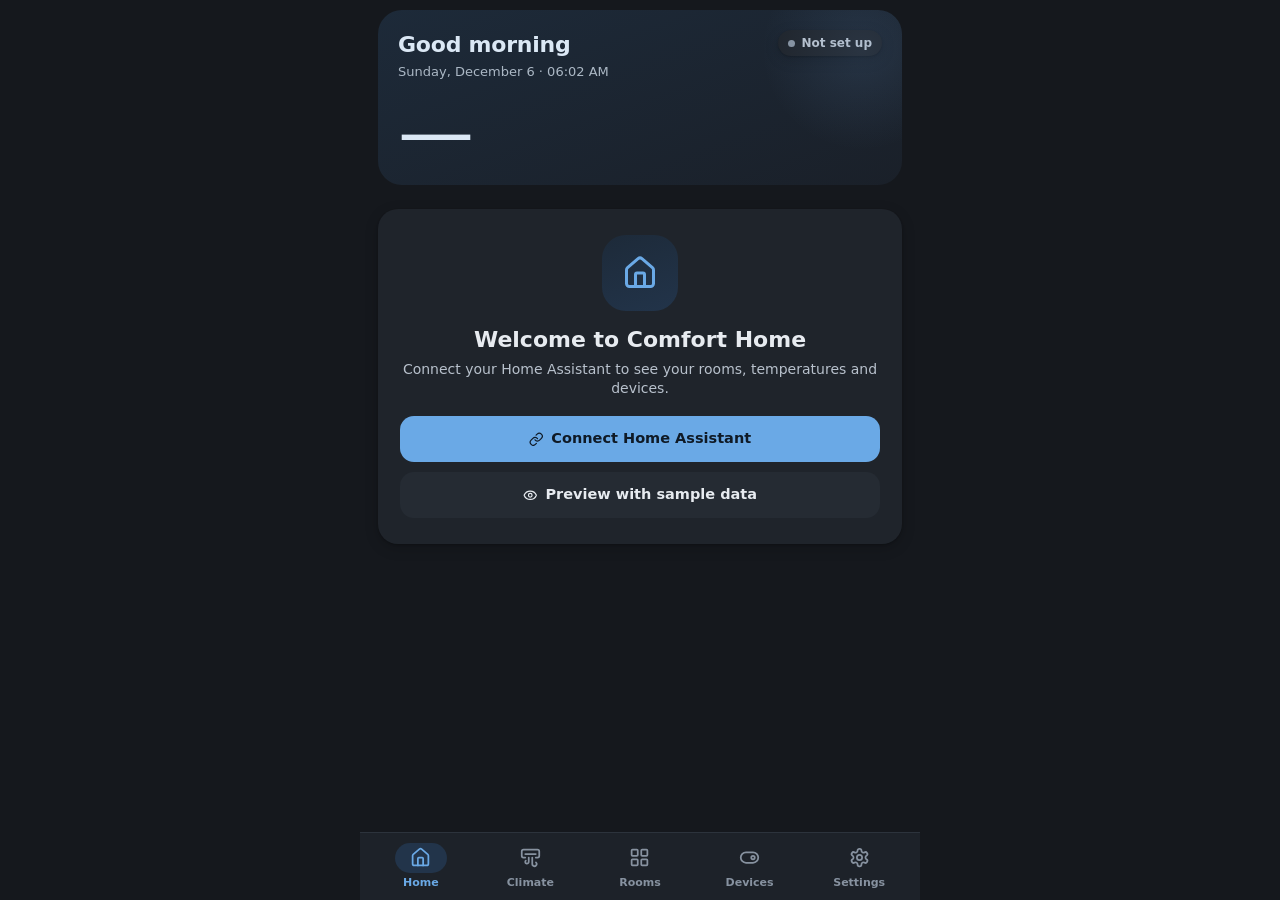
==== index.html @ 4a975b41 "Add files via upload" ====
<!doctype html>
<html lang="en" data-theme="light">
<head>
<meta charset="utf-8">
<meta name="viewport" content="width=device-width,initial-scale=1,viewport-fit=cover">
<meta http-equiv="Content-Security-Policy" content="default-src 'self'; script-src 'self'; style-src 'self' 'unsafe-inline'; img-src 'self' data:; connect-src 'self' ws: wss: http: https:; worker-src 'self'; manifest-src 'self'; object-src 'none'; base-uri 'none'; form-action 'none'">
<meta name="referrer" content="no-referrer">
<meta name="theme-color" content="#f2f4f7">
<meta name="color-scheme" content="light dark">
<meta name="format-detection" content="telephone=no">
<!-- iPhone / iPad home-screen app -->
<meta name="mobile-web-app-capable" content="yes">
<meta name="apple-mobile-web-app-capable" content="yes">
<meta name="apple-mobile-web-app-title" content="Comfort">
<meta name="apple-mobile-web-app-status-bar-style" content="default">
<meta name="application-name" content="Comfort Home">
<title>Comfort Home</title>
<link rel="manifest" href="manifest.json">
<link rel="icon" type="image/png" sizes="32x32" href="icons/favicon-32.png">
<link rel="apple-touch-icon" sizes="180x180" href="icons/apple-touch-icon.png">
<link rel="stylesheet" href="styles.css">
</head>
<body>
<div id="app"><main id="view" aria-live="polite"></main><div id="sheet"></div><div id="nav"></div></div>
<div id="toasts" aria-live="assertive"></div>
<noscript>Comfort Home needs JavaScript.</noscript>
<script src="icons.js"></script>
<script src="app.js"></script>
</body>
</html>
---- styles.css ----
/* Comfort Home — design system
   Inspired by the calm, pastel, card-based look of Panasonic Comfort Cloud. Original branding. */
:root{
  --bg:#f2f4f7; --bg2:#e9eef4; --card:#ffffff; --card2:#f7f9fb; --text:#1d2733; --text2:#4a5868; --muted:#8a96a3; --line:#e4e9ef;
  --accent:#2f86d6; --accent-ink:#ffffff; --accent-soft:#e2effb; --accent-2:#5aa7ea;
  --ok:#2fa57d; --warn:#e48a3c; --bad:#d9534f;
  --blue:#e4f0fb; --blue-i:#2f7fc8; --mint:#e1f4ec; --mint-i:#2b9a74; --warm:#fdeedf; --warm-i:#d27a32;
  --lav:#ece9f8; --lav-i:#6c5fc7; --rose:#fbe8ec; --rose-i:#c8556c; --sand:#faf3dc; --sand-i:#b08a1e;
  --hero1:#dcecfb; --hero2:#eef6fd; --hero-ink:#173a5e;
  --shadow:0 1px 2px rgba(20,40,70,.04),0 4px 14px rgba(20,40,70,.06);
  --shadow-lg:0 10px 40px rgba(20,40,70,.16);
  --r:20px; --r-sm:14px; --gap:12px; --pad:18px;
  --nav-h:68px; --safe-b:env(safe-area-inset-bottom,0px); --safe-t:env(safe-area-inset-top,0px); --safe-l:env(safe-area-inset-left,0px); --safe-r:env(safe-area-inset-right,0px);
  --tog-off:#d5dde6; --scrim:rgba(18,28,40,.32);
  color-scheme:light;
}
html[data-theme="dark"]{
  --bg:#15181d; --bg2:#1b1f25; --card:#1f242b; --card2:#252b33; --text:#e7ebf0; --text2:#b8c1cc; --muted:#8792a0; --line:#2c333c;
  --accent:#6aa9e6; --accent-ink:#0f1a26; --accent-soft:#22344a; --accent-2:#87bcef;
  --ok:#5cc39d; --warn:#e8a364; --bad:#e57873;
  --blue:#1f2d3c; --blue-i:#86b9ea; --mint:#1c2f2a; --mint-i:#7fcfae; --warm:#33281f; --warm-i:#e7ae7c;
  --lav:#27253a; --lav-i:#aea5ea; --rose:#33232a; --rose-i:#e59aaa; --sand:#2f2b1d; --sand-i:#d6bd70;
  --hero1:#1d2a39; --hero2:#1a2029; --hero-ink:#dbe8f5;
  --shadow:0 1px 2px rgba(0,0,0,.2),0 4px 14px rgba(0,0,0,.18);
  --shadow-lg:0 10px 40px rgba(0,0,0,.5);
  --tog-off:#3a424d; --scrim:rgba(0,0,0,.5);
  color-scheme:dark;
}
*{box-sizing:border-box;-webkit-tap-highlight-color:transparent}
html,body{margin:0;background:var(--bg);color:var(--text)}
html{transition:background-color .4s;-webkit-text-size-adjust:100%;text-size-adjust:100%}
body{font-family:system-ui,-apple-system,"Segoe UI",Roboto,"Helvetica Neue",Arial,sans-serif;font-size:15px;line-height:1.35;
  -webkit-font-smoothing:antialiased;text-rendering:optimizeLegibility;overscroll-behavior-y:none;min-height:100vh;min-height:100dvh}
button,input,select{font:inherit;color:inherit}
button{background:none;border:0;padding:0;cursor:pointer;touch-action:manipulation}
button,a,.tile,.room,.chip,nav.bn{-webkit-user-select:none;user-select:none;-webkit-touch-callout:none}
a,button,input,select,label{touch-action:manipulation}
button:focus-visible,input:focus-visible,select:focus-visible,a:focus-visible{outline:2px solid var(--accent);outline-offset:2px}
.i{width:1em;height:1em;flex:none;fill:none;stroke:currentColor;stroke-width:2;stroke-linecap:round;stroke-linejoin:round}
.num{font-variant-numeric:tabular-nums;font-feature-settings:"tnum"}

#app{max-width:560px;margin:0 auto;min-height:100vh;min-height:100dvh;position:relative}
#view{padding:calc(var(--safe-t) + 10px) calc(var(--pad) + var(--safe-r)) calc(var(--nav-h) + var(--safe-b) + 24px) calc(var(--pad) + var(--safe-l))}
.page{animation:pageIn .28s cubic-bezier(.2,.7,.3,1)}
@keyframes pageIn{from{opacity:0;transform:translateY(8px)}to{opacity:1;transform:none}}
.page.sub{animation-name:subIn}
@keyframes subIn{from{opacity:0;transform:translateX(18px)}to{opacity:1;transform:none}}

/* top bar */
.topbar{display:flex;align-items:center;gap:10px;min-height:52px;margin-bottom:6px}
.topbar h1{font-size:24px;font-weight:650;letter-spacing:-.01em;margin:0;flex:1}
.topbar .sub{color:var(--muted);font-size:13px;font-weight:500}
.iconbtn{width:44px;height:44px;border-radius:50%;display:grid;place-items:center;font-size:20px;color:var(--text2);background:var(--card);box-shadow:var(--shadow);flex:none}
.iconbtn:active{transform:scale(.94)}

/* connection pill */
.pill{display:inline-flex;align-items:center;gap:6px;font-size:12px;font-weight:600;padding:5px 10px;border-radius:999px;background:var(--card);color:var(--text2);box-shadow:var(--shadow);white-space:nowrap}
.pill .dot{width:7px;height:7px;border-radius:50%;background:var(--muted)}
.pill.connected .dot{background:var(--ok)}
.pill.connecting .dot,.pill.reconnecting .dot{background:var(--warn);animation:blink 1s infinite}
.pill.error .dot,.pill.disconnected .dot,.pill.auth_invalid .dot{background:var(--bad)}
.pill.demo{background:var(--lav);color:var(--lav-i)} .pill.demo .dot{background:var(--lav-i)}
@keyframes blink{50%{opacity:.3}}

/* sections */
.sec{margin-top:24px}
.sec-h{display:flex;align-items:baseline;justify-content:space-between;margin:0 2px 10px}
.sec-h h2{font-size:16px;font-weight:650;margin:0;letter-spacing:-.005em}
.sec-h .aux{font-size:13px;color:var(--muted);font-weight:500}
.sec-h a,.sec-h button.link{font-size:13px;color:var(--accent);font-weight:600;text-decoration:none;padding:6px 0 6px 10px}
.card{background:var(--card);border-radius:var(--r);box-shadow:var(--shadow)}
.hint{font-size:13px;color:var(--muted);margin:10px 2px 0}

/* hero */
.hero{border-radius:24px;padding:20px 20px 18px;background:linear-gradient(160deg,var(--hero1),var(--hero2));color:var(--hero-ink);position:relative;overflow:hidden}
.hero::after{content:"";position:absolute;right:-60px;top:-60px;width:200px;height:200px;border-radius:50%;background:radial-gradient(closest-side,rgba(255,255,255,.55),rgba(255,255,255,0));pointer-events:none}
html[data-theme="dark"] .hero::after{background:radial-gradient(closest-side,rgba(120,170,230,.12),rgba(0,0,0,0))}
.hero-top{display:flex;justify-content:space-between;align-items:flex-start;gap:10px}
.greet{font-size:22px;font-weight:650;letter-spacing:-.01em;margin:0}
.when{font-size:13px;opacity:.75;margin-top:3px;font-weight:500}
.hero-temp{display:flex;align-items:flex-end;gap:14px;margin-top:18px}
.bigt{font-weight:250;font-size:76px;line-height:.9;letter-spacing:-.04em}
.bigt small{font-size:34px;font-weight:300;letter-spacing:-.02em}
.hero-meta{padding-bottom:6px;font-size:13px;line-height:1.5}
.hero-meta b{font-weight:650;display:block;font-size:14px}
.hero-meta span{opacity:.75}
.status-row{display:flex;flex-wrap:wrap;gap:8px;margin-top:16px}
.stat{display:inline-flex;align-items:center;gap:6px;font-size:12.5px;font-weight:600;background:rgba(255,255,255,.6);padding:7px 11px;border-radius:999px}
html[data-theme="dark"] .stat{background:rgba(255,255,255,.06)}
.stat .i{font-size:14px}
.stat.warn{color:var(--warn)} .stat.bad{color:var(--bad)}

/* room temp cards */
.rooms-grid{display:grid;grid-template-columns:repeat(auto-fit,minmax(148px,1fr));gap:var(--gap)}
.room{border-radius:var(--r);padding:15px 15px 14px;text-align:left;display:flex;flex-direction:column;gap:2px;min-height:128px;position:relative;transition:transform .15s}
.room:active{transform:scale(.97)}
.room .ri{width:34px;height:34px;border-radius:11px;display:grid;place-items:center;font-size:18px;background:rgba(255,255,255,.7);margin-bottom:8px}
html[data-theme="dark"] .room .ri{background:rgba(255,255,255,.07)}
.room .rn{font-size:14px;font-weight:600;color:var(--text);white-space:nowrap;overflow:hidden;text-overflow:ellipsis;padding-right:26px}
.room .rt{font-size:30px;font-weight:300;letter-spacing:-.03em;line-height:1.1;color:var(--text)}
.room .rt small{font-size:17px}
.room .rh{font-size:12.5px;color:var(--text2);display:flex;align-items:center;gap:4px;font-weight:500}
.room .trend{position:absolute;top:14px;right:14px;font-size:15px;opacity:.85}
.room.na .rt{color:var(--muted)}
.c-blue{background:var(--blue)} .c-blue .ri,.c-blue .trend{color:var(--blue-i)}
.c-mint{background:var(--mint)} .c-mint .ri,.c-mint .trend{color:var(--mint-i)}
.c-warm{background:var(--warm)} .c-warm .ri,.c-warm .trend{color:var(--warm-i)}
.c-lav{background:var(--lav)} .c-lav .ri,.c-lav .trend{color:var(--lav-i)}
.c-rose{background:var(--rose)} .c-rose .ri,.c-rose .trend{color:var(--rose-i)}
.c-sand{background:var(--sand)} .c-sand .ri,.c-sand .trend{color:var(--sand-i)}

/* device tiles */
.tiles{display:grid;grid-template-columns:repeat(auto-fill,minmax(150px,1fr));gap:10px}
.tile{background:var(--card);border-radius:18px;box-shadow:var(--shadow);padding:12px 12px 12px 14px;display:flex;flex-direction:column;gap:10px;min-height:104px;position:relative;text-align:left;transition:background-color .25s,transform .15s}
.tile:active{transform:scale(.98)}
.tile .top{display:flex;align-items:center;justify-content:space-between;gap:6px}
.dico{width:38px;height:38px;border-radius:12px;display:grid;place-items:center;font-size:19px;background:var(--card2);color:var(--muted);transition:background-color .25s,color .25s;flex:none}
.tile .tn{font-size:14px;font-weight:600;line-height:1.25;display:-webkit-box;-webkit-line-clamp:2;-webkit-box-orient:vertical;overflow:hidden}
.tile .ts{font-size:12px;color:var(--muted);font-weight:500;margin-top:2px;white-space:nowrap;overflow:hidden;text-overflow:ellipsis}
.tile.on .dico{background:var(--accent-soft);color:var(--accent)}
.tile.on .ts{color:var(--accent)}
.tile.on.k-light .dico{background:var(--sand);color:var(--sand-i)} .tile.on.k-light .ts{color:var(--sand-i)}
.tile.on.k-plug .dico,.tile.on.k-switch .dico{background:var(--mint);color:var(--mint-i)} .tile.on.k-plug .ts,.tile.on.k-switch .ts{color:var(--mint-i)}
.tile.on.k-cover .dico{background:var(--lav);color:var(--lav-i)} .tile.on.k-cover .ts{color:var(--lav-i)}
.tile.on.k-climate .dico{background:var(--blue);color:var(--blue-i)}
.tile.na{opacity:.6}
.tile .tbody{display:block;width:100%;text-align:left}

/* toggle */
.tg{position:relative;width:48px;height:28px;border-radius:999px;background:var(--tog-off);transition:background-color .22s;flex:none}
.tg::before{content:"";position:absolute;inset:-9px -4px}  /* bigger hit area */
.tg .kn{position:absolute;top:3px;left:3px;width:22px;height:22px;border-radius:50%;background:#fff;box-shadow:0 1px 3px rgba(0,0,0,.25);transition:transform .22s cubic-bezier(.3,.7,.4,1)}
.tg[aria-checked="true"]{background:var(--accent)}
.tg[aria-checked="true"] .kn{transform:translateX(20px)}
.tg.pending .kn{transform:translateX(10px);animation:pulse .8s infinite alternate}
.tg.pending{background:var(--accent-2)}
.tg:disabled{opacity:.45}
@keyframes pulse{to{box-shadow:0 0 0 5px rgba(47,134,214,.18)}}
.runbtn{height:32px;padding:0 14px;border-radius:999px;background:var(--accent-soft);color:var(--accent);font-weight:650;font-size:13px}
.runbtn.pending{opacity:.6}

/* chips */
.chips{display:flex;gap:8px;overflow-x:auto;scrollbar-width:none;margin:0 calc(-1*var(--pad));padding:2px var(--pad) 4px;scroll-snap-type:x proximity}
.chips::-webkit-scrollbar{display:none}
.chip{display:inline-flex;align-items:center;gap:7px;white-space:nowrap;height:40px;padding:0 14px 0 10px;border-radius:999px;background:var(--card);box-shadow:var(--shadow);font-size:13.5px;font-weight:600;scroll-snap-align:start;flex:none}
.chip .i{font-size:16px;color:var(--accent)}
.chip.on-light .i{color:var(--sand-i)}
.chip.sel{background:var(--accent);color:var(--accent-ink)} .chip.sel .i{color:inherit}
.chip .cnt{font-size:12px;opacity:.6;font-weight:600}
.empty{padding:16px;border-radius:var(--r);background:var(--card);box-shadow:var(--shadow);color:var(--muted);font-size:14px;display:flex;align-items:center;gap:10px}
.empty .i{font-size:20px}

/* list rows */
.list{display:flex;flex-direction:column;gap:10px}
.row{display:flex;align-items:center;gap:12px;background:var(--card);border-radius:18px;box-shadow:var(--shadow);padding:12px 14px;min-height:64px;text-align:left;width:100%}
.row .rb{flex:1;min-width:0;display:block;text-align:left}
.row .rn{font-weight:600;font-size:15px;white-space:nowrap;overflow:hidden;text-overflow:ellipsis}
.row .rs{font-size:12.5px;color:var(--muted);font-weight:500;margin-top:2px;white-space:nowrap;overflow:hidden;text-overflow:ellipsis}
.row.on .dico{background:var(--accent-soft);color:var(--accent)}
.row.on.k-light .dico{background:var(--sand);color:var(--sand-i)}
.row.on.k-plug .dico,.row.on.k-switch .dico{background:var(--mint);color:var(--mint-i)}
.row.on.k-cover .dico{background:var(--lav);color:var(--lav-i)}
.row.na{opacity:.6}
.star{width:40px;height:40px;display:grid;place-items:center;font-size:18px;color:var(--muted);flex:none;border-radius:50%}
.star.fav{color:#e9a82b} .star.fav .i{fill:#e9a82b}
.rvalue{font-size:16px;font-weight:600;white-space:nowrap}

/* rooms list */
.roomrow{display:flex;align-items:center;gap:14px;padding:14px 14px 14px 14px;border-radius:var(--r);text-align:left;width:100%;transition:transform .15s}
.roomrow:active{transform:scale(.985)}
.roomrow .ri{width:46px;height:46px;border-radius:15px;display:grid;place-items:center;font-size:22px;background:rgba(255,255,255,.7);flex:none}
html[data-theme="dark"] .roomrow .ri{background:rgba(255,255,255,.07)}
.roomrow .rb{flex:1;min-width:0}
.roomrow .rn{font-size:16px;font-weight:650}
.roomrow .rs{font-size:12.5px;color:var(--text2);margin-top:3px;font-weight:500}
.roomrow .rt{font-size:28px;font-weight:300;letter-spacing:-.03em;text-align:right}
.roomrow .rt small{font-size:15px}
.roomrow .rh{font-size:12px;color:var(--text2);text-align:right;font-weight:500}
.roomrow .chev{color:var(--muted);font-size:18px}

/* room detail */
.rhero{border-radius:24px;padding:20px;display:flex;align-items:center;gap:16px;position:relative}
.rhero .ri{width:54px;height:54px;border-radius:17px;font-size:26px;display:grid;place-items:center;background:rgba(255,255,255,.7);flex:none}
html[data-theme="dark"] .rhero .ri{background:rgba(255,255,255,.07)}
.rhero .bigt{font-size:64px;color:var(--text)}
.rhero .meta{font-size:13px;color:var(--text2);font-weight:500;line-height:1.6}
.spark{margin-top:4px;width:100%;height:56px;display:block}
.spark path.l{fill:none;stroke:currentColor;stroke-width:2;stroke-linecap:round;stroke-linejoin:round}
.spark path.a{fill:currentColor;opacity:.12;stroke:none}
.kv{display:flex;flex-direction:column}
.kv .row{min-height:56px}

/* devices page */
.search{display:flex;align-items:center;gap:10px;height:48px;padding:0 14px;border-radius:16px;background:var(--card);box-shadow:var(--shadow);color:var(--muted)}
.search input{flex:1;border:0;outline:0;background:transparent;font-size:16px;color:var(--text);min-width:0;height:100%}
.search .i{font-size:18px}
.seg{display:flex;background:var(--bg2);border-radius:14px;padding:4px;gap:4px}
.seg button{flex:1;height:38px;border-radius:11px;font-size:13.5px;font-weight:600;color:var(--text2);display:flex;align-items:center;justify-content:center;gap:6px;transition:background-color .2s,color .2s}
.seg button.sel{background:var(--card);color:var(--text);box-shadow:var(--shadow)}
.grp-h{font-size:12.5px;font-weight:700;letter-spacing:.04em;text-transform:uppercase;color:var(--muted);margin:20px 4px 8px}
.sticky{position:sticky;top:0;z-index:5;background:var(--bg);padding:calc(var(--safe-t) + 4px) var(--pad) 8px;margin:calc(-1*var(--safe-t) - 10px) calc(-1*var(--pad)) 0}
.sticky .topbar{margin-bottom:8px}

/* climate */
.clim{padding:20px 18px 22px;text-align:center;position:relative}
.clim-head{display:flex;align-items:center;justify-content:space-between;gap:10px;text-align:left}
.clim-head .cn{font-weight:650;font-size:16px}
.clim-head .cs{font-size:12.5px;color:var(--muted);font-weight:500;margin-top:2px}
.pwr{width:52px;height:52px;border-radius:50%;display:grid;place-items:center;font-size:22px;background:var(--card2);color:var(--muted);box-shadow:var(--shadow);transition:background-color .25s,color .25s;flex:none}
.pwr.on{background:var(--accent);color:var(--accent-ink)}
.pwr.pending{animation:blink 1s infinite}
.dial{position:relative;width:min(260px,70vw);aspect-ratio:1;margin:14px auto 4px}
.dial>svg{width:100%;height:100%;display:block}
.dial .ct .i{font-size:14px}
.dial .trk{fill:none;stroke:var(--bg2);stroke-width:14;stroke-linecap:round}
.dial .arc{fill:none;stroke:url(#dg);stroke-width:14;stroke-linecap:round;transition:stroke-dashoffset .35s ease}
.dial .knob{fill:var(--card);stroke:var(--accent);stroke-width:4;transition:cx .35s,cy .35s}
.dial .mid{position:absolute;inset:0;display:flex;flex-direction:column;align-items:center;justify-content:center;gap:2px}
.dial .lbl{font-size:12px;font-weight:600;color:var(--muted);text-transform:uppercase;letter-spacing:.08em}
.dial .tt{font-size:68px;font-weight:250;letter-spacing:-.04em;line-height:1}
.dial .tt small{font-size:28px;font-weight:300}
.dial .ct{font-size:13px;color:var(--text2);font-weight:500;display:flex;align-items:center;gap:4px}
.dial.off .arc{stroke:var(--muted);opacity:.35}
.dial.off .tt{color:var(--muted)}
.dial .sending{font-size:11px;color:var(--accent);font-weight:600;height:14px}
.steppers{display:flex;align-items:center;justify-content:center;gap:28px;margin-top:4px}
.step{width:64px;height:64px;border-radius:50%;background:var(--card2);box-shadow:var(--shadow);display:grid;place-items:center;font-size:26px;color:var(--accent);transition:transform .12s}
.step:active{transform:scale(.92)}
.step:disabled{opacity:.4}
.range{width:100%;margin:18px 0 2px;-webkit-appearance:none;appearance:none;height:36px;background:transparent}
.range::-webkit-slider-runnable-track{height:8px;border-radius:8px;background:linear-gradient(90deg,var(--accent) var(--p,50%),var(--bg2) var(--p,50%))}
.range::-moz-range-track{height:8px;border-radius:8px;background:var(--bg2)}
.range::-moz-range-progress{height:8px;border-radius:8px;background:var(--accent)}
.range::-webkit-slider-thumb{-webkit-appearance:none;width:28px;height:28px;border-radius:50%;background:var(--card);border:3px solid var(--accent);margin-top:-10px;box-shadow:0 2px 6px rgba(0,0,0,.2)}
.range::-moz-range-thumb{width:22px;height:22px;border-radius:50%;background:var(--card);border:3px solid var(--accent)}
.range:disabled{opacity:.45}
.rlab{display:flex;justify-content:space-between;font-size:12px;color:var(--muted);font-weight:500}
.ctl-card{padding:16px}
.ctl-card h3{font-size:14px;font-weight:650;margin:0 0 12px;display:flex;align-items:center;gap:8px;color:var(--text2)}
.modes{display:grid;grid-template-columns:repeat(auto-fit,minmax(64px,1fr));gap:8px}
.mode{display:flex;flex-direction:column;align-items:center;gap:6px;padding:12px 4px;border-radius:16px;background:var(--card2);font-size:12px;font-weight:600;color:var(--text2);transition:background-color .2s,color .2s;min-height:68px;justify-content:center}
.mode .i{font-size:22px}
.mode.sel{background:var(--accent);color:var(--accent-ink)}
.mode.sel.m-heat{background:#ec8b45;color:#fff} .mode.sel.m-cool{background:#3d93dd;color:#fff} .mode.sel.m-dry{background:#3aa9a0;color:#fff} .mode.sel.m-fan_only{background:#6f9bd0;color:#fff} .mode.sel.m-auto,.mode.sel.m-heat_cool{background:#7c74d6;color:#fff}
.mode.pending{opacity:.6}
.fan{display:flex;gap:6px;flex-wrap:wrap}
.fan button{white-space:nowrap;flex:1 1 auto;min-height:44px;border-radius:13px;background:var(--card2);font-size:13px;font-weight:600;color:var(--text2);padding:0 8px;transition:background-color .2s,color .2s}
.fan button.sel{background:var(--accent-soft);color:var(--accent);box-shadow:inset 0 0 0 1.5px var(--accent)}
.fan button.pending{opacity:.6}
.bars{display:inline-flex;gap:2px;align-items:flex-end;height:14px;margin-right:4px;vertical-align:-2px}
.bars i{width:3px;border-radius:2px;background:currentColor;opacity:.25}
.bars i.f{opacity:1}
.range2{display:grid;grid-template-columns:1fr 1fr;gap:10px;margin-top:14px}
.mini-step{background:var(--card2);border-radius:16px;padding:10px;display:flex;align-items:center;justify-content:space-between}
.mini-step button{width:40px;height:40px;border-radius:50%;background:var(--card);display:grid;place-items:center;font-size:18px;color:var(--accent);box-shadow:var(--shadow)}
.mini-step .v{font-size:20px;font-weight:400}
.mini-step .l{font-size:11px;color:var(--muted);font-weight:600;text-transform:uppercase}
.climini{display:flex;align-items:center;gap:14px;padding:16px;text-align:left;width:100%}
.climini .dico{width:48px;height:48px;border-radius:15px;font-size:22px}
.climini.on .dico{background:var(--blue);color:var(--blue-i)}
.climini .t{font-size:28px;font-weight:300;letter-spacing:-.03em;margin-left:auto}

/* settings */
.set{overflow:hidden}
.set .it{display:flex;align-items:center;gap:12px;padding:14px 16px;min-height:58px;border-top:1px solid var(--line);width:100%;text-align:left}
.set .it:first-child{border-top:0}
.set .it .ic{width:34px;height:34px;border-radius:10px;display:grid;place-items:center;font-size:17px;background:var(--accent-soft);color:var(--accent);flex:none}
.set .it .lb{flex:1;min-width:0}
.set .it .lb b{font-weight:600;font-size:15px;display:block}
.set .it .lb span{font-size:12.5px;color:var(--muted);font-weight:500;display:block;margin-top:2px}
.set .it select,.set .it input[type=time]{background:var(--card2);border:1px solid var(--line);border-radius:10px;height:40px;padding:0 10px;font-size:16px;max-width:52%}
.set .blk{padding:14px 16px;border-top:1px solid var(--line)}
.set .blk:first-child{border-top:0}
.field{display:flex;flex-direction:column;gap:6px;margin-bottom:12px}
.field label{font-size:12.5px;font-weight:650;color:var(--text2)}
.field .inp{display:flex;align-items:center;gap:6px;background:var(--card2);border:1px solid var(--line);border-radius:13px;height:48px;padding:0 6px 0 12px}
.field .inp:focus-within{border-color:var(--accent)}
.field input{flex:1;border:0;outline:0;background:transparent;font-size:16px;min-width:0;height:100%}
.field .help{font-size:12px;color:var(--muted)}
.btns{display:flex;gap:10px;flex-wrap:wrap}
.btn{white-space:nowrap;height:46px;padding:0 18px;border-radius:14px;font-weight:650;font-size:14.5px;background:var(--card2);color:var(--text);display:inline-flex;align-items:center;justify-content:center;gap:8px;flex:1}
.btn.pri{background:var(--accent);color:var(--accent-ink)}
.btn.danger{color:var(--bad)}
.btn:disabled{opacity:.5}
.btn:active{transform:scale(.98)}
.msg{display:flex;gap:10px;align-items:flex-start;padding:12px 14px;border-radius:14px;font-size:13.5px;font-weight:500;margin-bottom:12px;line-height:1.4}
.msg .i{font-size:18px;margin-top:1px}
.msg.bad{background:var(--rose);color:var(--rose-i)} .msg.warn{background:var(--warm);color:var(--warm-i)} .msg.ok{background:var(--mint);color:var(--mint-i)} .msg.info{background:var(--blue);color:var(--blue-i)}

/* banner (connection) */
.banner{display:flex;align-items:center;gap:10px;padding:12px 14px;border-radius:16px;margin-bottom:12px;font-size:13.5px;font-weight:600}
.banner .i{font-size:18px}
.banner .grow{flex:1}
.banner button{font-weight:700;padding:8px 4px}
.banner.reconnecting,.banner.connecting{background:var(--warm);color:var(--warm-i)}
.banner.error,.banner.disconnected,.banner.auth_invalid{background:var(--rose);color:var(--rose-i)}
.banner.demo{background:var(--lav);color:var(--lav-i)}
.banner.install{background:var(--blue);color:var(--blue-i);align-items:flex-start}
.banner.install .grow span{display:block;font-weight:500;margin-top:2px}
.banner.install .i.share{display:inline-block;vertical-align:-3px}
.spin{animation:spin 1s linear infinite}
@keyframes spin{to{transform:rotate(360deg)}}

/* welcome */
.welcome{padding:26px 22px;text-align:center}
.welcome .logo{width:76px;height:76px;border-radius:24px;margin:0 auto 14px;display:grid;place-items:center;font-size:36px;background:linear-gradient(160deg,var(--hero1),var(--accent-soft));color:var(--accent)}
.welcome h2{margin:0 0 6px;font-size:22px}
.welcome p{color:var(--text2);margin:0 0 18px;font-size:14px}

/* bottom nav */
nav.bn{position:fixed;left:0;right:0;bottom:0;z-index:20;display:flex;justify-content:center;pointer-events:none}
nav.bn .in{pointer-events:auto;width:100%;max-width:560px;display:grid;grid-template-columns:repeat(5,1fr);background:var(--card);background:color-mix(in srgb,var(--card) 92%,transparent);backdrop-filter:blur(14px);-webkit-backdrop-filter:blur(14px);border-top:1px solid var(--line);padding:6px calc(6px + var(--safe-r)) calc(6px + var(--safe-b)) calc(6px + var(--safe-l));height:calc(var(--nav-h) + var(--safe-b))}
nav.bn a{display:flex;flex-direction:column;align-items:center;justify-content:center;gap:3px;text-decoration:none;color:var(--muted);font-size:11px;font-weight:600;border-radius:14px;min-height:52px}
nav.bn a .ic{width:52px;height:30px;border-radius:15px;display:grid;place-items:center;font-size:21px;transition:background-color .2s,color .2s}
nav.bn a.sel{color:var(--accent)}
nav.bn a.sel .ic{background:var(--accent-soft)}

/* bottom sheet */
.scrim{position:fixed;inset:0;background:var(--scrim);z-index:40;animation:fade .2s}
@keyframes fade{from{opacity:0}}
.sheet{position:fixed;left:0;right:0;bottom:0;z-index:41;margin:0 auto;max-width:560px;background:var(--card);border-radius:26px 26px 0 0;box-shadow:var(--shadow-lg);padding:8px calc(20px + var(--safe-r)) calc(22px + var(--safe-b)) calc(20px + var(--safe-l));max-height:88vh;max-height:88dvh;overflow-y:auto;animation:up .28s cubic-bezier(.2,.8,.3,1)}
@keyframes up{from{transform:translateY(100%)}}
.sheet .grab{width:40px;height:5px;border-radius:3px;background:var(--line);margin:4px auto 12px}
.sheet .sh{display:flex;align-items:center;gap:12px;margin-bottom:16px}
.sheet .sh .dico{width:48px;height:48px;border-radius:15px;font-size:22px}
.sheet .sh .t{flex:1;min-width:0}
.sheet .sh .t b{font-size:18px;font-weight:650;display:block;line-height:1.2}
.sheet .sh .t span{font-size:13px;color:var(--muted);font-weight:500}
.sheet.on .sh .dico{background:var(--accent-soft);color:var(--accent)}
.sheet.on.k-light .sh .dico{background:var(--sand);color:var(--sand-i)}
.bigtg{display:flex;align-items:center;justify-content:space-between;background:var(--card2);border-radius:18px;padding:14px 16px;margin-bottom:12px;width:100%}
.bigtg b{font-size:16px;font-weight:650}
.bigtg .tg{width:58px;height:34px}
.bigtg .tg .kn{width:28px;height:28px}
.bigtg .tg[aria-checked="true"] .kn{transform:translateX(24px)}
.bigtg .tg.pending .kn{transform:translateX(12px)}
.ctl{background:var(--card2);border-radius:18px;padding:14px 16px;margin-bottom:12px}
.ctl .hd{display:flex;justify-content:space-between;font-size:13.5px;font-weight:600;color:var(--text2)}
.ctl .hd b{color:var(--text)}
.ctl .range{margin:6px 0 0}
.btnrow{display:flex;gap:10px}
.btnrow .btn{background:var(--card)}
.meta-sm{font-size:12px;color:var(--muted);text-align:center;margin-top:8px}

/* toasts */
#toasts{position:fixed;left:0;right:0;bottom:calc(var(--nav-h) + var(--safe-b) + 12px);z-index:60;display:flex;flex-direction:column;align-items:center;gap:8px;pointer-events:none;padding:0 16px}
.toast{pointer-events:auto;max-width:520px;width:100%;display:flex;align-items:center;gap:10px;padding:12px 14px;border-radius:16px;background:#26303b;color:#fff;font-size:13.5px;font-weight:500;box-shadow:var(--shadow-lg);animation:up2 .25s ease}
html[data-theme="dark"] .toast{background:#e8edf3;color:#18202a}
.toast .i{font-size:18px;flex:none}
.toast.bad .i{color:#ff8f8a} html[data-theme="dark"] .toast.bad .i{color:var(--bad)}
.toast.ok .i{color:#7fdcb7} html[data-theme="dark"] .toast.ok .i{color:#21905f}
.toast.out{opacity:0;transform:translateY(8px);transition:.25s}
@keyframes up2{from{opacity:0;transform:translateY(10px)}}

/* skeleton */
.skel{background:linear-gradient(90deg,var(--card) 0,var(--card2) 50%,var(--card) 100%);background-size:200% 100%;animation:sk 1.2s infinite;border-radius:var(--r);min-height:128px}
@keyframes sk{to{background-position:-200% 0}}

@media (max-width:360px){
  :root{--pad:14px;--gap:10px}
  .bigt{font-size:64px}
  .dial .tt{font-size:58px}
  .tiles{grid-template-columns:1fr 1fr}
  .rooms-grid{grid-template-columns:1fr 1fr}
  .room{min-height:118px;padding:13px}
  .room .rt{font-size:26px}
  .tile{padding:11px}
}
@media (min-width:480px){ .tiles{grid-template-columns:repeat(3,1fr)} }
@media (prefers-reduced-motion:reduce){*{animation-duration:.01ms!important;transition-duration:.01ms!important}}
.welcome .btn{flex:none;width:100%}
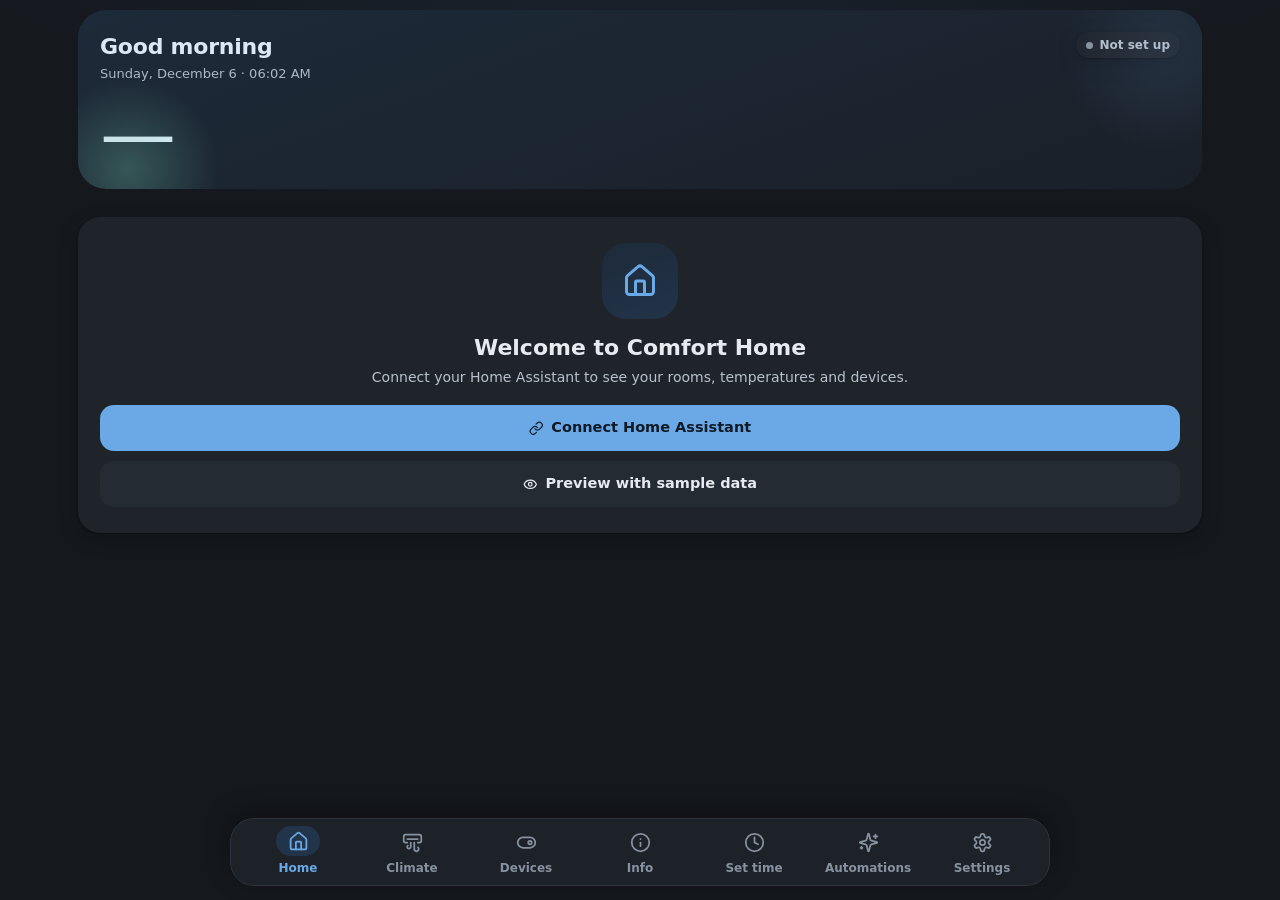
==== commit f13444d7: "Add files via upload" ====
--- a/index.html
+++ b/index.html
@@ -1,30 +1,43 @@
 <!doctype html>
-<html lang="en" data-theme="light">
+<html lang="nl" data-theme="light">
 <head>
 <meta charset="utf-8">
 <meta name="viewport" content="width=device-width,initial-scale=1,viewport-fit=cover">
-<meta http-equiv="Content-Security-Policy" content="default-src 'self'; script-src 'self'; style-src 'self' 'unsafe-inline'; img-src 'self' data:; connect-src 'self' ws: wss: http: https:; worker-src 'self'; manifest-src 'self'; object-src 'none'; base-uri 'none'; form-action 'none'">
 <meta name="referrer" content="no-referrer">
-<meta name="theme-color" content="#f2f4f7">
-<meta name="color-scheme" content="light dark">
 <meta name="format-detection" content="telephone=no">
-<!-- iPhone / iPad home-screen app -->
+<meta name="apple-mobile-web-app-capable" content="yes">
 <meta name="mobile-web-app-capable" content="yes">
-<meta name="apple-mobile-web-app-capable" content="yes">
 <meta name="apple-mobile-web-app-title" content="Comfort">
 <meta name="apple-mobile-web-app-status-bar-style" content="default">
-<meta name="application-name" content="Comfort Home">
-<title>Comfort Home</title>
-<link rel="manifest" href="manifest.json">
-<link rel="icon" type="image/png" sizes="32x32" href="icons/favicon-32.png">
-<link rel="apple-touch-icon" sizes="180x180" href="icons/apple-touch-icon.png">
-<link rel="stylesheet" href="styles.css">
+<meta name="theme-color" content="#f2f4f7">
+<title>Comfort</title>
+<link rel="apple-touch-icon" href="[data-uri]">
+<style>html,body{margin:0;background:#f2f4f7;font-family:-apple-system,BlinkMacSystemFont,"Segoe UI",Roboto,sans-serif}@media (prefers-color-scheme:dark){html,body{background:#0f1115}}#boot{position:fixed;top:0;left:0;right:0;bottom:0;display:flex;align-items:center;justify-content:center;color:#8a93a3;font-size:15px}</style>
 </head>
 <body>
 <div id="app"><main id="view" aria-live="polite"></main><div id="sheet"></div><div id="nav"></div></div>
 <div id="toasts" aria-live="assertive"></div>
-<noscript>Comfort Home needs JavaScript.</noscript>
-<script src="icons.js"></script>
-<script src="app.js"></script>
+<div id="boot">Comfort laden…</div>
+<script>
+/* Comfort Home start page (Home Assistant www folder). Chooses the right version for this device:
+   - iPad mini 2 / iOS 12 and other older browsers: the light legacy version (ipad/comfort-legacy.*)
+   - modern browsers: the normal Comfort app. Code is loaded from GitHub, so updates arrive automatically. */
+(function () {
+  var BASE = 'https://oscarpercymelchior-hub.github.io/Comfort-home-/';
+  var ua = navigator.userAgent; var m = /OS (\d+)_(\d+)(?:_\d+)? like Mac OS X/.exec(ua); var ios = m ? +m[1] : null;
+  function flexGap() { var d = document.createElement('div'); d.style.display = 'flex'; d.style.flexDirection = 'column'; d.style.rowGap = '1px'; d.appendChild(document.createElement('div')); d.appendChild(document.createElement('div')); document.body.appendChild(d); var ok = d.scrollHeight === 1; d.parentNode.removeChild(d); return ok; }
+  function modernJs() { try { new Function('var a={};a?.b;a??1;'); return true; } catch (e) { return false; } }
+  var legacy = /[?&]legacy=1/.test(location.search) || (ios !== null && ios < 14) || !flexGap() || !modernJs();
+  if (/[?&]modern=1/.test(location.search)) legacy = false;
+  var dev = { legacy: legacy, ios: ios, w: screen.width, h: screen.height, dpr: window.devicePixelRatio || 1, standalone: navigator.standalone === true, flexGap: flexGap() };
+  window.__COMFORT_DEVICE = dev;
+  document.documentElement.className += legacy ? ' legacy' + (dev.flexGap ? '' : ' nofg') : ' modern';
+  var v = '?v=' + Math.floor(Date.now() / 600000);
+  function css(href) { var l = document.createElement('link'); l.rel = 'stylesheet'; l.href = href + v; document.head.appendChild(l); }
+  function js(list, i) { if (i >= list.length) { var b = document.getElementById('boot'); if (b) b.parentNode.removeChild(b); return; } var s = document.createElement('script'); s.src = list[i] + v; s.onload = function () { js(list, i + 1); }; s.onerror = function () { var b = document.getElementById('boot'); if (b) b.innerHTML = 'Kon Comfort niet laden. Controleer de internetverbinding en probeer opnieuw.'; }; document.body.appendChild(s); }
+  if (legacy) { css(BASE + 'ipad/comfort-legacy.css'); js([BASE + 'ipad/comfort-legacy.js'], 0); }
+  else { css(BASE + 'styles.css'); js([BASE + 'icons.js', BASE + 'app.js'], 0); }
+})();
+</script>
 </body>
 </html>
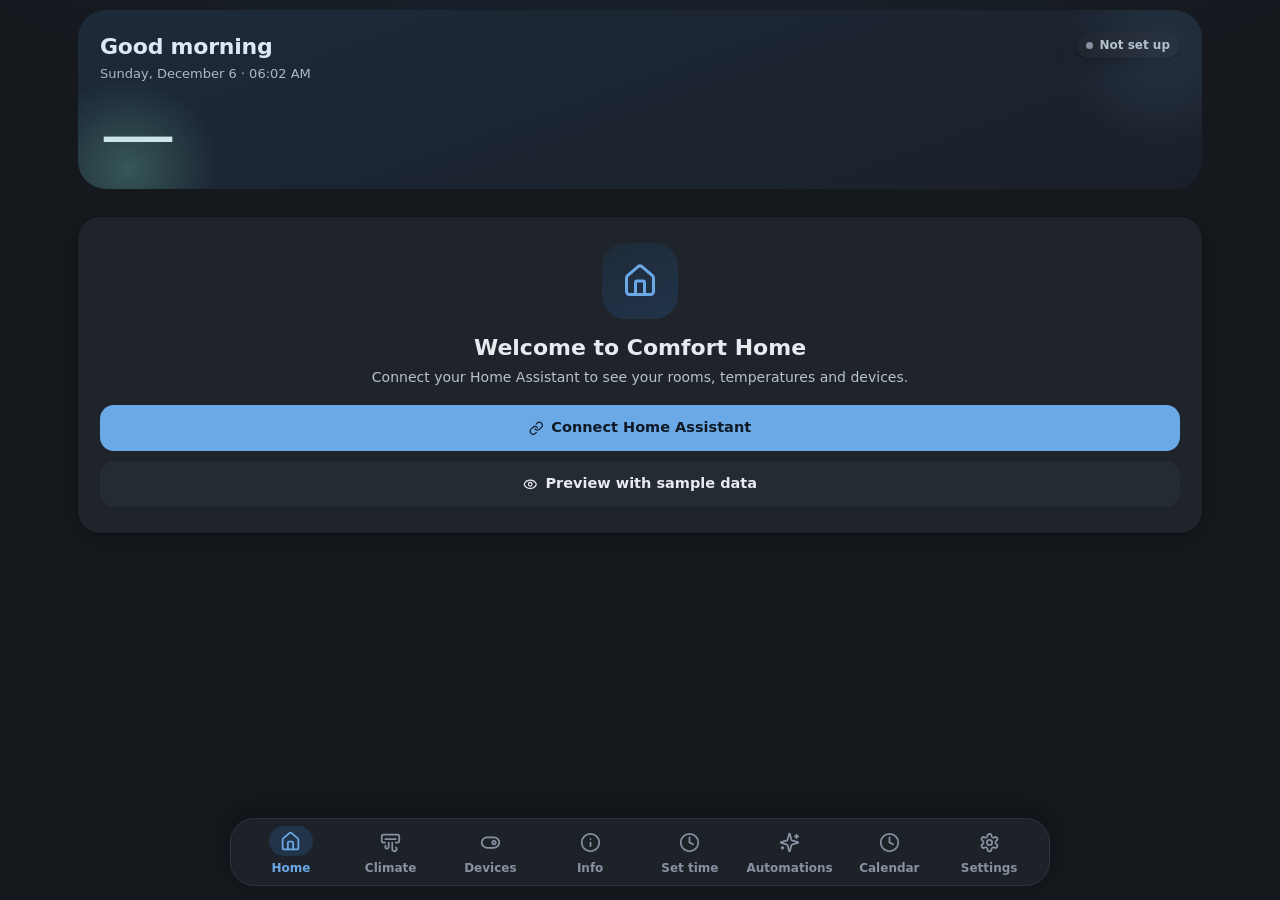
==== commit 2e71bf2d: "Add files via upload" ====
--- a/index.html
+++ b/index.html
@@ -1,43 +1,34 @@
 <!doctype html>
-<html lang="nl" data-theme="light">
+<html lang="en" data-theme="light">
 <head>
 <meta charset="utf-8">
 <meta name="viewport" content="width=device-width,initial-scale=1,viewport-fit=cover">
+<meta http-equiv="Content-Security-Policy" content="default-src 'self'; script-src 'self'; style-src 'self' 'unsafe-inline'; img-src 'self' data:; connect-src 'self' ws: wss: http: https:; worker-src 'self'; manifest-src 'self'; object-src 'none'; base-uri 'none'; form-action 'none'">
 <meta name="referrer" content="no-referrer">
+<meta name="theme-color" content="#f2f4f7">
+<meta name="color-scheme" content="light dark">
 <meta name="format-detection" content="telephone=no">
+<!-- iPhone / iPad home-screen app -->
+<meta name="mobile-web-app-capable" content="yes">
 <meta name="apple-mobile-web-app-capable" content="yes">
-<meta name="mobile-web-app-capable" content="yes">
 <meta name="apple-mobile-web-app-title" content="Comfort">
 <meta name="apple-mobile-web-app-status-bar-style" content="default">
-<meta name="theme-color" content="#f2f4f7">
-<title>Comfort</title>
-<link rel="apple-touch-icon" href="[data-uri]">
-<style>html,body{margin:0;background:#f2f4f7;font-family:-apple-system,BlinkMacSystemFont,"Segoe UI",Roboto,sans-serif}@media (prefers-color-scheme:dark){html,body{background:#0f1115}}#boot{position:fixed;top:0;left:0;right:0;bottom:0;display:flex;align-items:center;justify-content:center;color:#8a93a3;font-size:15px}</style>
+<meta name="application-name" content="Comfort Home">
+<title>Comfort Home</title>
+<link rel="manifest" href="manifest.json">
+<link rel="icon" type="image/png" sizes="32x32" href="icons/favicon-32.png">
+<link rel="apple-touch-icon" sizes="180x180" href="icons/apple-touch-icon.png">
+<link rel="stylesheet" href="styles.css">
+<link rel="stylesheet" href="wall.css">
+<link rel="stylesheet" href="extra.css">
 </head>
 <body>
 <div id="app"><main id="view" aria-live="polite"></main><div id="sheet"></div><div id="nav"></div></div>
 <div id="toasts" aria-live="assertive"></div>
-<div id="boot">Comfort laden…</div>
-<script>
-/* Comfort Home start page (Home Assistant www folder). Chooses the right version for this device:
-   - iPad mini 2 / iOS 12 and other older browsers: the light legacy version (ipad/comfort-legacy.*)
-   - modern browsers: the normal Comfort app. Code is loaded from GitHub, so updates arrive automatically. */
-(function () {
-  var BASE = 'https://oscarpercymelchior-hub.github.io/Comfort-home-/';
-  var ua = navigator.userAgent; var m = /OS (\d+)_(\d+)(?:_\d+)? like Mac OS X/.exec(ua); var ios = m ? +m[1] : null;
-  function flexGap() { var d = document.createElement('div'); d.style.display = 'flex'; d.style.flexDirection = 'column'; d.style.rowGap = '1px'; d.appendChild(document.createElement('div')); d.appendChild(document.createElement('div')); document.body.appendChild(d); var ok = d.scrollHeight === 1; d.parentNode.removeChild(d); return ok; }
-  function modernJs() { try { new Function('var a={};a?.b;a??1;'); return true; } catch (e) { return false; } }
-  var legacy = /[?&]legacy=1/.test(location.search) || (ios !== null && ios < 14) || !flexGap() || !modernJs();
-  if (/[?&]modern=1/.test(location.search)) legacy = false;
-  var dev = { legacy: legacy, ios: ios, w: screen.width, h: screen.height, dpr: window.devicePixelRatio || 1, standalone: navigator.standalone === true, flexGap: flexGap() };
-  window.__COMFORT_DEVICE = dev;
-  document.documentElement.className += legacy ? ' legacy' + (dev.flexGap ? '' : ' nofg') : ' modern';
-  var v = '?v=' + Math.floor(Date.now() / 600000);
-  function css(href) { var l = document.createElement('link'); l.rel = 'stylesheet'; l.href = href + v; document.head.appendChild(l); }
-  function js(list, i) { if (i >= list.length) { var b = document.getElementById('boot'); if (b) b.parentNode.removeChild(b); return; } var s = document.createElement('script'); s.src = list[i] + v; s.onload = function () { js(list, i + 1); }; s.onerror = function () { var b = document.getElementById('boot'); if (b) b.innerHTML = 'Kon Comfort niet laden. Controleer de internetverbinding en probeer opnieuw.'; }; document.body.appendChild(s); }
-  if (legacy) { css(BASE + 'ipad/comfort-legacy.css'); js([BASE + 'ipad/comfort-legacy.js'], 0); }
-  else { css(BASE + 'styles.css'); js([BASE + 'icons.js', BASE + 'app.js'], 0); }
-})();
-</script>
+<noscript>Comfort Home needs JavaScript.</noscript>
+<script src="icons.js"></script>
+<script src="wall.js"></script>
+<script src="extra.js"></script>
+<script src="app.js"></script>
 </body>
 </html>
--- a/styles.css
+++ b/styles.css
@@ -0,0 +1,687 @@
+/* Comfort Home — design system
+   Inspired by the calm, pastel, card-based look of Panasonic Comfort Cloud. Original branding. */
+:root{
+  --bg:#f2f4f7; --bg2:#e9eef4; --card:#ffffff; --card2:#f7f9fb; --text:#1d2733; --text2:#4a5868; --muted:#8a96a3; --line:#e4e9ef;
+  --accent:#2f86d6; --accent-ink:#ffffff; --accent-soft:#e2effb; --accent-2:#5aa7ea;
+  --ok:#2fa57d; --warn:#e48a3c; --bad:#d9534f;
+  --blue:#e4f0fb; --blue-i:#2f7fc8; --mint:#e1f4ec; --mint-i:#2b9a74; --warm:#fdeedf; --warm-i:#d27a32;
+  --lav:#ece9f8; --lav-i:#6c5fc7; --rose:#fbe8ec; --rose-i:#c8556c; --sand:#faf3dc; --sand-i:#b08a1e;
+  --hero1:#dcecfb; --hero2:#eef6fd; --hero-ink:#173a5e;
+  --shadow:0 1px 2px rgba(20,40,70,.04),0 4px 14px rgba(20,40,70,.06);
+  --shadow-lg:0 10px 40px rgba(20,40,70,.16);
+  --r:20px; --r-sm:14px; --gap:12px; --pad:18px;
+  --nav-h:68px; --safe-b:env(safe-area-inset-bottom,0px); --safe-t:env(safe-area-inset-top,0px); --safe-l:env(safe-area-inset-left,0px); --safe-r:env(safe-area-inset-right,0px);
+  --tog-off:#d5dde6; --scrim:rgba(18,28,40,.32);
+  color-scheme:light;
+}
+html[data-theme="dark"]{
+  --bg:#15181d; --bg2:#1b1f25; --card:#1f242b; --card2:#252b33; --text:#e7ebf0; --text2:#b8c1cc; --muted:#8792a0; --line:#2c333c;
+  --accent:#6aa9e6; --accent-ink:#0f1a26; --accent-soft:#22344a; --accent-2:#87bcef;
+  --ok:#5cc39d; --warn:#e8a364; --bad:#e57873;
+  --blue:#1f2d3c; --blue-i:#86b9ea; --mint:#1c2f2a; --mint-i:#7fcfae; --warm:#33281f; --warm-i:#e7ae7c;
+  --lav:#27253a; --lav-i:#aea5ea; --rose:#33232a; --rose-i:#e59aaa; --sand:#2f2b1d; --sand-i:#d6bd70;
+  --hero1:#1d2a39; --hero2:#1a2029; --hero-ink:#dbe8f5;
+  --shadow:0 1px 2px rgba(0,0,0,.2),0 4px 14px rgba(0,0,0,.18);
+  --shadow-lg:0 10px 40px rgba(0,0,0,.5);
+  --tog-off:#3a424d; --scrim:rgba(0,0,0,.5);
+  color-scheme:dark;
+}
+*{box-sizing:border-box;-webkit-tap-highlight-color:transparent}
+html,body{margin:0;background:var(--bg);color:var(--text)}
+html{transition:background-color .4s;-webkit-text-size-adjust:100%;text-size-adjust:100%}
+body{font-family:system-ui,-apple-system,"Segoe UI",Roboto,"Helvetica Neue",Arial,sans-serif;font-size:15px;line-height:1.35;
+  -webkit-font-smoothing:antialiased;text-rendering:optimizeLegibility;overscroll-behavior-y:none;min-height:100vh;min-height:100dvh}
+button,input,select{font:inherit;color:inherit}
+button{background:none;border:0;padding:0;cursor:pointer;touch-action:manipulation}
+button,a,.tile,.room,.chip,nav.bn{-webkit-user-select:none;user-select:none;-webkit-touch-callout:none}
+a,button,input,select,label{touch-action:manipulation}
+button:focus-visible,input:focus-visible,select:focus-visible,a:focus-visible{outline:2px solid var(--accent);outline-offset:2px}
+.i{width:1em;height:1em;flex:none;fill:none;stroke:currentColor;stroke-width:2;stroke-linecap:round;stroke-linejoin:round}
+.num{font-variant-numeric:tabular-nums;font-feature-settings:"tnum"}
+
+#app{max-width:560px;margin:0 auto;min-height:100vh;min-height:100dvh;position:relative}
+#view{padding:calc(var(--safe-t) + 10px) calc(var(--pad) + var(--safe-r)) calc(var(--nav-h) + var(--safe-b) + 24px) calc(var(--pad) + var(--safe-l))}
+.page{animation:pageIn .2s cubic-bezier(.2,.7,.3,1)}
+@keyframes pageIn{from{opacity:0;transform:translateY(8px)}to{opacity:1;transform:none}}
+.page.sub{animation-name:subIn}
+@keyframes subIn{from{opacity:0;transform:translateX(18px)}to{opacity:1;transform:none}}
+
+/* top bar */
+.topbar{display:flex;align-items:center;gap:10px;min-height:52px;margin-bottom:6px}
+.topbar h1{font-size:24px;font-weight:650;letter-spacing:-.01em;margin:0;flex:1}
+.topbar .sub{color:var(--muted);font-size:13px;font-weight:500}
+.iconbtn{width:44px;height:44px;border-radius:50%;display:grid;place-items:center;font-size:20px;color:var(--text2);background:var(--card);box-shadow:var(--shadow);flex:none}
+.iconbtn:active{transform:scale(.94)}
+
+/* connection pill */
+.pill{display:inline-flex;align-items:center;gap:6px;font-size:12px;font-weight:600;padding:5px 10px;border-radius:999px;background:var(--card);color:var(--text2);box-shadow:var(--shadow);white-space:nowrap}
+.pill .dot{width:7px;height:7px;border-radius:50%;background:var(--muted)}
+.pill.connected .dot{background:var(--ok)}
+.pill.connecting .dot,.pill.reconnecting .dot{background:var(--warn);animation:blink 1s infinite}
+.pill.error .dot,.pill.disconnected .dot,.pill.auth_invalid .dot{background:var(--bad)}
+.pill.demo{background:var(--lav);color:var(--lav-i)} .pill.demo .dot{background:var(--lav-i)}
+@keyframes blink{50%{opacity:.3}}
+
+/* sections */
+.sec{margin-top:24px}
+.sec-h{display:flex;align-items:baseline;justify-content:space-between;margin:0 2px 10px}
+.sec-h h2{font-size:16px;font-weight:650;margin:0;letter-spacing:-.005em}
+.sec-h .aux{font-size:13px;color:var(--muted);font-weight:500}
+.sec-h a,.sec-h button.link{font-size:13px;color:var(--accent);font-weight:600;text-decoration:none;padding:6px 0 6px 10px}
+.card{background:var(--card);border-radius:var(--r);box-shadow:var(--shadow)}
+.hint{font-size:13px;color:var(--muted);margin:10px 2px 0}
+
+/* hero */
+.hero{border-radius:24px;padding:20px 20px 18px;background:linear-gradient(160deg,var(--hero1),var(--hero2));color:var(--hero-ink);position:relative;overflow:hidden}
+.hero::after{content:"";position:absolute;right:-60px;top:-60px;width:200px;height:200px;border-radius:50%;background:radial-gradient(closest-side,rgba(255,255,255,.55),rgba(255,255,255,0));pointer-events:none}
+html[data-theme="dark"] .hero::after{background:radial-gradient(closest-side,rgba(120,170,230,.12),rgba(0,0,0,0))}
+.hero-top{display:flex;justify-content:space-between;align-items:flex-start;gap:10px}
+.greet{font-size:22px;font-weight:650;letter-spacing:-.01em;margin:0}
+.when{font-size:13px;opacity:.75;margin-top:3px;font-weight:500}
+.hero-temp{display:flex;align-items:flex-end;gap:14px;margin-top:18px}
+.bigt{font-weight:250;font-size:76px;line-height:.9;letter-spacing:-.04em}
+.bigt small{font-size:34px;font-weight:300;letter-spacing:-.02em}
+.hero-meta{padding-bottom:6px;font-size:13px;line-height:1.5}
+.hero-meta b{font-weight:650;display:block;font-size:14px}
+.hero-meta span{opacity:.75}
+.status-row{display:flex;flex-wrap:wrap;gap:8px;margin-top:16px}
+.stat{display:inline-flex;align-items:center;gap:6px;font-size:12.5px;font-weight:600;background:rgba(255,255,255,.6);padding:7px 11px;border-radius:999px}
+html[data-theme="dark"] .stat{background:rgba(255,255,255,.06)}
+.stat .i{font-size:14px}
+.stat.warn{color:var(--warn)} .stat.bad{color:var(--bad)}
+
+/* room temp cards */
+.rooms-grid{display:grid;grid-template-columns:repeat(auto-fit,minmax(148px,1fr));gap:var(--gap)}
+.room{border-radius:var(--r);padding:15px 15px 14px;text-align:left;display:flex;flex-direction:column;gap:2px;min-height:128px;position:relative;transition:transform .15s}
+.room:active{transform:scale(.97)}
+.room .ri{width:34px;height:34px;border-radius:11px;display:grid;place-items:center;font-size:18px;background:rgba(255,255,255,.7);margin-bottom:8px}
+html[data-theme="dark"] .room .ri{background:rgba(255,255,255,.07)}
+.room .rn{font-size:14px;font-weight:600;color:var(--text);white-space:nowrap;overflow:hidden;text-overflow:ellipsis;padding-right:26px}
+.room .rt{font-size:30px;font-weight:300;letter-spacing:-.03em;line-height:1.1;color:var(--text)}
+.room .rt small{font-size:17px}
+.room .rh{font-size:12.5px;color:var(--text2);display:flex;align-items:center;gap:4px;font-weight:500}
+.room .trend{position:absolute;top:14px;right:14px;font-size:15px;opacity:.85}
+.room.na .rt{color:var(--muted)}
+.c-blue{background:var(--blue)} .c-blue .ri,.c-blue .trend{color:var(--blue-i)}
+.c-mint{background:var(--mint)} .c-mint .ri,.c-mint .trend{color:var(--mint-i)}
+.c-warm{background:var(--warm)} .c-warm .ri,.c-warm .trend{color:var(--warm-i)}
+.c-lav{background:var(--lav)} .c-lav .ri,.c-lav .trend{color:var(--lav-i)}
+.c-rose{background:var(--rose)} .c-rose .ri,.c-rose .trend{color:var(--rose-i)}
+.c-sand{background:var(--sand)} .c-sand .ri,.c-sand .trend{color:var(--sand-i)}
+
+/* device tiles */
+.tiles{display:grid;grid-template-columns:repeat(auto-fill,minmax(150px,1fr));gap:10px}
+.tile{background:var(--card);border-radius:18px;box-shadow:var(--shadow);padding:12px 12px 12px 14px;display:flex;flex-direction:column;gap:10px;min-height:104px;position:relative;text-align:left;transition:background-color .25s,transform .15s}
+.tile:active{transform:scale(.98)}
+.tile .top{display:flex;align-items:center;justify-content:space-between;gap:6px}
+.dico{width:38px;height:38px;border-radius:12px;display:grid;place-items:center;font-size:19px;background:var(--card2);color:var(--muted);transition:background-color .25s,color .25s;flex:none}
+.tile .tn{font-size:14px;font-weight:600;line-height:1.25;display:-webkit-box;-webkit-line-clamp:2;-webkit-box-orient:vertical;overflow:hidden}
+.tile .ts{font-size:12px;color:var(--muted);font-weight:500;margin-top:2px;white-space:nowrap;overflow:hidden;text-overflow:ellipsis}
+.tile.on .dico{background:var(--accent-soft);color:var(--accent)}
+.tile.on .ts{color:var(--accent)}
+.tile.on.k-light .dico{background:var(--sand);color:var(--sand-i)} .tile.on.k-light .ts{color:var(--sand-i)}
+.tile.on.k-plug .dico,.tile.on.k-switch .dico{background:var(--mint);color:var(--mint-i)} .tile.on.k-plug .ts,.tile.on.k-switch .ts{color:var(--mint-i)}
+.tile.on.k-cover .dico{background:var(--lav);color:var(--lav-i)} .tile.on.k-cover .ts{color:var(--lav-i)}
+.tile.on.k-climate .dico{background:var(--blue);color:var(--blue-i)}
+.tile.na{opacity:.6}
+.tile .tbody{display:block;width:100%;text-align:left}
+
+/* toggle */
+.tg{position:relative;width:48px;height:28px;border-radius:999px;background:var(--tog-off);transition:background-color .22s;flex:none}
+.tg::before{content:"";position:absolute;inset:-9px -4px}  /* bigger hit area */
+.tg .kn{position:absolute;top:3px;left:3px;width:22px;height:22px;border-radius:50%;background:#fff;box-shadow:0 1px 3px rgba(0,0,0,.25);transition:transform .22s cubic-bezier(.3,.7,.4,1)}
+.tg[aria-checked="true"]{background:var(--accent)}
+.tg[aria-checked="true"] .kn{transform:translateX(20px)}
+.tg.pending .kn{transform:translateX(10px);animation:pulse .8s infinite alternate}
+.tg.pending{background:var(--accent-2)}
+.tg:disabled{opacity:.45}
+@keyframes pulse{to{box-shadow:0 0 0 5px rgba(47,134,214,.18)}}
+.runbtn{height:32px;padding:0 14px;border-radius:999px;background:var(--accent-soft);color:var(--accent);font-weight:650;font-size:13px}
+.runbtn.pending{opacity:.6}
+
+/* chips */
+.chips{display:flex;gap:8px;overflow-x:auto;scrollbar-width:none;margin:0 calc(-1*var(--pad));padding:2px var(--pad) 4px;scroll-snap-type:x proximity}
+.chips::-webkit-scrollbar{display:none}
+.chip{display:inline-flex;align-items:center;gap:7px;white-space:nowrap;height:40px;padding:0 14px 0 10px;border-radius:999px;background:var(--card);box-shadow:var(--shadow);font-size:13.5px;font-weight:600;scroll-snap-align:start;flex:none}
+.chip .i{font-size:16px;color:var(--accent)}
+.chip.on-light .i{color:var(--sand-i)}
+.chip.sel{background:var(--accent);color:var(--accent-ink)} .chip.sel .i{color:inherit}
+.chip .cnt{font-size:12px;opacity:.6;font-weight:600}
+.empty{padding:16px;border-radius:var(--r);background:var(--card);box-shadow:var(--shadow);color:var(--muted);font-size:14px;display:flex;align-items:center;gap:10px}
+.empty .i{font-size:20px}
+
+/* list rows */
+.list{display:flex;flex-direction:column;gap:10px}
+.row{display:flex;align-items:center;gap:12px;background:var(--card);border-radius:18px;box-shadow:var(--shadow);padding:12px 14px;min-height:64px;text-align:left;width:100%}
+.row .rb{flex:1;min-width:0;display:block;text-align:left}
+.row .rn{font-weight:600;font-size:15px;white-space:nowrap;overflow:hidden;text-overflow:ellipsis}
+.row .rs{font-size:12.5px;color:var(--muted);font-weight:500;margin-top:2px;white-space:nowrap;overflow:hidden;text-overflow:ellipsis}
+.row.on .dico{background:var(--accent-soft);color:var(--accent)}
+.row.on.k-light .dico{background:var(--sand);color:var(--sand-i)}
+.row.on.k-plug .dico,.row.on.k-switch .dico{background:var(--mint);color:var(--mint-i)}
+.row.on.k-cover .dico{background:var(--lav);color:var(--lav-i)}
+.row.na{opacity:.6}
+.star{width:40px;height:40px;display:grid;place-items:center;font-size:18px;color:var(--muted);flex:none;border-radius:50%}
+.star.fav{color:#e9a82b} .star.fav .i{fill:#e9a82b}
+.rvalue{font-size:16px;font-weight:600;white-space:nowrap}
+
+/* rooms list */
+.roomrow{display:flex;align-items:center;gap:14px;padding:14px 14px 14px 14px;border-radius:var(--r);text-align:left;width:100%;transition:transform .15s}
+.roomrow:active{transform:scale(.985)}
+.roomrow .ri{width:46px;height:46px;border-radius:15px;display:grid;place-items:center;font-size:22px;background:rgba(255,255,255,.7);flex:none}
+html[data-theme="dark"] .roomrow .ri{background:rgba(255,255,255,.07)}
+.roomrow .rb{flex:1;min-width:0}
+.roomrow .rn{font-size:16px;font-weight:650}
+.roomrow .rs{font-size:12.5px;color:var(--text2);margin-top:3px;font-weight:500}
+.roomrow .rt{font-size:28px;font-weight:300;letter-spacing:-.03em;text-align:right}
+.roomrow .rt small{font-size:15px}
+.roomrow .rh{font-size:12px;color:var(--text2);text-align:right;font-weight:500}
+.roomrow .chev{color:var(--muted);font-size:18px}
+
+/* room detail */
+.rhero{border-radius:24px;padding:20px;display:flex;align-items:center;gap:16px;position:relative}
+.rhero .ri{width:54px;height:54px;border-radius:17px;font-size:26px;display:grid;place-items:center;background:rgba(255,255,255,.7);flex:none}
+html[data-theme="dark"] .rhero .ri{background:rgba(255,255,255,.07)}
+.rhero .bigt{font-size:64px;color:var(--text)}
+.rhero .meta{font-size:13px;color:var(--text2);font-weight:500;line-height:1.6}
+.spark{margin-top:4px;width:100%;height:56px;display:block}
+.spark path.l{fill:none;stroke:currentColor;stroke-width:2;stroke-linecap:round;stroke-linejoin:round}
+.spark path.a{fill:currentColor;opacity:.12;stroke:none}
+.kv{display:flex;flex-direction:column}
+.kv .row{min-height:56px}
+
+/* devices page */
+.search{display:flex;align-items:center;gap:10px;height:48px;padding:0 14px;border-radius:16px;background:var(--card);box-shadow:var(--shadow);color:var(--muted)}
+.search input{flex:1;border:0;outline:0;background:transparent;font-size:16px;color:var(--text);min-width:0;height:100%}
+.search .i{font-size:18px}
+.seg{display:flex;background:var(--bg2);border-radius:14px;padding:4px;gap:4px}
+.seg button{flex:1;height:38px;border-radius:11px;font-size:13.5px;font-weight:600;color:var(--text2);display:flex;align-items:center;justify-content:center;gap:6px;transition:background-color .2s,color .2s}
+.seg button.sel{background:var(--card);color:var(--text);box-shadow:var(--shadow)}
+.grp-h{font-size:12.5px;font-weight:700;letter-spacing:.04em;text-transform:uppercase;color:var(--muted);margin:20px 4px 8px}
+.sticky{position:sticky;top:0;z-index:5;background:var(--bg);padding:calc(var(--safe-t) + 4px) var(--pad) 8px;margin:calc(-1*var(--safe-t) - 10px) calc(-1*var(--pad)) 0}
+.sticky .topbar{margin-bottom:8px}
+
+/* climate */
+.clim{padding:20px 18px 22px;text-align:center;position:relative}
+.clim-head{display:flex;align-items:center;justify-content:space-between;gap:10px;text-align:left}
+.clim-head .cn{font-weight:650;font-size:16px}
+.clim-head .cs{font-size:12.5px;color:var(--muted);font-weight:500;margin-top:2px}
+.pwr{width:52px;height:52px;border-radius:50%;display:grid;place-items:center;font-size:22px;background:var(--card2);color:var(--muted);box-shadow:var(--shadow);transition:background-color .25s,color .25s;flex:none}
+.pwr.on{background:var(--accent);color:var(--accent-ink)}
+.pwr.pending{animation:blink 1s infinite}
+.dial{position:relative;width:min(260px,70vw);aspect-ratio:1;margin:14px auto 4px}
+.dial>svg{width:100%;height:100%;display:block}
+.dial .ct .i{font-size:14px}
+.dial .trk{fill:none;stroke:var(--bg2);stroke-width:14;stroke-linecap:round}
+.dial .arc{fill:none;stroke:url(#dg);stroke-width:14;stroke-linecap:round;transition:stroke-dashoffset .35s ease}
+.dial .knob{fill:var(--card);stroke:var(--accent);stroke-width:4;transition:cx .35s,cy .35s}
+.dial .mid{position:absolute;inset:0;display:flex;flex-direction:column;align-items:center;justify-content:center;gap:2px}
+.dial .lbl{font-size:12px;font-weight:600;color:var(--muted);text-transform:uppercase;letter-spacing:.08em}
+.dial .tt{font-size:68px;font-weight:250;letter-spacing:-.04em;line-height:1}
+.dial .tt small{font-size:28px;font-weight:300}
+.dial .ct{font-size:13px;color:var(--text2);font-weight:500;display:flex;align-items:center;gap:4px}
+.dial.off .arc{stroke:var(--muted);opacity:.35}
+.dial.off .tt{color:var(--muted)}
+.dial .sending{font-size:11px;color:var(--accent);font-weight:600;height:14px}
+.steppers{display:flex;align-items:center;justify-content:center;gap:28px;margin-top:4px}
+.step{width:64px;height:64px;border-radius:50%;background:var(--card2);box-shadow:var(--shadow);display:grid;place-items:center;font-size:26px;color:var(--accent);transition:transform .12s}
+.step:active{transform:scale(.92)}
+.step:disabled{opacity:.4}
+.range{width:100%;margin:18px 0 2px;-webkit-appearance:none;appearance:none;height:36px;background:transparent}
+.range::-webkit-slider-runnable-track{height:8px;border-radius:8px;background:linear-gradient(90deg,var(--accent) var(--p,50%),var(--bg2) var(--p,50%))}
+.range::-moz-range-track{height:8px;border-radius:8px;background:var(--bg2)}
+.range::-moz-range-progress{height:8px;border-radius:8px;background:var(--accent)}
+.range::-webkit-slider-thumb{-webkit-appearance:none;width:28px;height:28px;border-radius:50%;background:var(--card);border:3px solid var(--accent);margin-top:-10px;box-shadow:0 2px 6px rgba(0,0,0,.2)}
+.range::-moz-range-thumb{width:22px;height:22px;border-radius:50%;background:var(--card);border:3px solid var(--accent)}
+.range:disabled{opacity:.45}
+.rlab{display:flex;justify-content:space-between;font-size:12px;color:var(--muted);font-weight:500}
+.ctl-card{padding:16px}
+.ctl-card h3{font-size:14px;font-weight:650;margin:0 0 12px;display:flex;align-items:center;gap:8px;color:var(--text2)}
+.modes{display:grid;grid-template-columns:repeat(auto-fit,minmax(64px,1fr));gap:8px}
+.mode{display:flex;flex-direction:column;align-items:center;gap:6px;padding:12px 4px;border-radius:16px;background:var(--card2);font-size:12px;font-weight:600;color:var(--text2);transition:background-color .2s,color .2s;min-height:68px;justify-content:center}
+.mode .i{font-size:22px}
+.mode.sel{background:var(--accent);color:var(--accent-ink)}
+.mode.sel.m-heat{background:#ec8b45;color:#fff} .mode.sel.m-cool{background:#3d93dd;color:#fff} .mode.sel.m-dry{background:#3aa9a0;color:#fff} .mode.sel.m-fan_only{background:#6f9bd0;color:#fff} .mode.sel.m-auto,.mode.sel.m-heat_cool{background:#7c74d6;color:#fff}
+.mode.pending{opacity:.6}
+.fan{display:flex;gap:6px;flex-wrap:wrap}
+.fan button{white-space:nowrap;flex:1 1 auto;min-height:44px;border-radius:13px;background:var(--card2);font-size:13px;font-weight:600;color:var(--text2);padding:0 8px;transition:background-color .2s,color .2s}
+.fan button.sel{background:var(--accent-soft);color:var(--accent);box-shadow:inset 0 0 0 1.5px var(--accent)}
+.fan button.pending{opacity:.6}
+.bars{display:inline-flex;gap:2px;align-items:flex-end;height:14px;margin-right:4px;vertical-align:-2px}
+.bars i{width:3px;border-radius:2px;background:currentColor;opacity:.25}
+.bars i.f{opacity:1}
+.range2{display:grid;grid-template-columns:1fr 1fr;gap:10px;margin-top:14px}
+.mini-step{background:var(--card2);border-radius:16px;padding:10px;display:flex;align-items:center;justify-content:space-between}
+.mini-step button{width:40px;height:40px;border-radius:50%;background:var(--card);display:grid;place-items:center;font-size:18px;color:var(--accent);box-shadow:var(--shadow)}
+.mini-step .v{font-size:20px;font-weight:400}
+.mini-step .l{font-size:11px;color:var(--muted);font-weight:600;text-transform:uppercase}
+.climini{display:flex;align-items:center;gap:14px;padding:16px;text-align:left;width:100%}
+.climini .dico{width:48px;height:48px;border-radius:15px;font-size:22px}
+.climini.on .dico{background:var(--blue);color:var(--blue-i)}
+.climini .t{font-size:28px;font-weight:300;letter-spacing:-.03em;margin-left:auto}
+
+/* settings */
+.set{overflow:hidden}
+.set .it{display:flex;align-items:center;gap:12px;padding:14px 16px;min-height:58px;border-top:1px solid var(--line);width:100%;text-align:left}
+.set .it:first-child{border-top:0}
+.set .it .ic{width:34px;height:34px;border-radius:10px;display:grid;place-items:center;font-size:17px;background:var(--accent-soft);color:var(--accent);flex:none}
+.set .it .lb{flex:1;min-width:0}
+.set .it .lb b{font-weight:600;font-size:15px;display:block}
+.set .it .lb span{font-size:12.5px;color:var(--muted);font-weight:500;display:block;margin-top:2px}
+.set .it select,.set .it input[type=time]{background:var(--card2);border:1px solid var(--line);border-radius:10px;height:40px;padding:0 10px;font-size:16px;max-width:52%}
+.set .blk{padding:14px 16px;border-top:1px solid var(--line)}
+.set .blk:first-child{border-top:0}
+.field{display:flex;flex-direction:column;gap:6px;margin-bottom:12px}
+.field label{font-size:12.5px;font-weight:650;color:var(--text2)}
+.field .inp{display:flex;align-items:center;gap:6px;background:var(--card2);border:1px solid var(--line);border-radius:13px;height:48px;padding:0 6px 0 12px}
+.field .inp:focus-within{border-color:var(--accent)}
+.field input{flex:1;border:0;outline:0;background:transparent;font-size:16px;min-width:0;height:100%}
+.field .help{font-size:12px;color:var(--muted)}
+.btns{display:flex;gap:10px;flex-wrap:wrap}
+.btn{white-space:nowrap;height:46px;padding:0 18px;border-radius:14px;font-weight:650;font-size:14.5px;background:var(--card2);color:var(--text);display:inline-flex;align-items:center;justify-content:center;gap:8px;flex:1}
+.btn.pri{background:var(--accent);color:var(--accent-ink)}
+.btn.danger{color:var(--bad)}
+.btn:disabled{opacity:.5}
+.btn:active{transform:scale(.98)}
+.msg{display:flex;gap:10px;align-items:flex-start;padding:12px 14px;border-radius:14px;font-size:13.5px;font-weight:500;margin-bottom:12px;line-height:1.4}
+.msg .i{font-size:18px;margin-top:1px}
+.msg.bad{background:var(--rose);color:var(--rose-i)} .msg.warn{background:var(--warm);color:var(--warm-i)} .msg.ok{background:var(--mint);color:var(--mint-i)} .msg.info{background:var(--blue);color:var(--blue-i)}
+
+/* banner (connection) */
+.banner{display:flex;align-items:center;gap:10px;padding:12px 14px;border-radius:16px;margin-bottom:12px;font-size:13.5px;font-weight:600}
+.banner .i{font-size:18px}
+.banner .grow{flex:1}
+.banner button{font-weight:700;padding:8px 4px}
+.banner.reconnecting,.banner.connecting{background:var(--warm);color:var(--warm-i)}
+.banner.error,.banner.disconnected,.banner.auth_invalid{background:var(--rose);color:var(--rose-i)}
+.banner.demo{background:var(--lav);color:var(--lav-i)}
+.banner.install{background:var(--blue);color:var(--blue-i);align-items:flex-start}
+.banner.install .grow span{display:block;font-weight:500;margin-top:2px}
+.banner.install .i.share{display:inline-block;vertical-align:-3px}
+.spin{animation:spin 1s linear infinite}
+@keyframes spin{to{transform:rotate(360deg)}}
+
+/* welcome */
+.welcome{padding:26px 22px;text-align:center}
+.welcome .logo{width:76px;height:76px;border-radius:24px;margin:0 auto 14px;display:grid;place-items:center;font-size:36px;background:linear-gradient(160deg,var(--hero1),var(--accent-soft));color:var(--accent)}
+.welcome h2{margin:0 0 6px;font-size:22px}
+.welcome p{color:var(--text2);margin:0 0 18px;font-size:14px}
+
+/* bottom nav */
+nav.bn{position:fixed;left:0;right:0;bottom:0;z-index:20;display:flex;justify-content:center;pointer-events:none}
+nav.bn .in{pointer-events:auto;width:100%;max-width:560px;display:grid;grid-template-columns:repeat(7,1fr);background:var(--card);background:color-mix(in srgb,var(--card) 92%,transparent);backdrop-filter:blur(14px);-webkit-backdrop-filter:blur(14px);border-top:1px solid var(--line);padding:6px calc(2px + var(--safe-r)) calc(6px + var(--safe-b)) calc(2px + var(--safe-l));height:calc(var(--nav-h) + var(--safe-b))}
+nav.bn a{display:flex;flex-direction:column;align-items:center;justify-content:center;gap:3px;text-decoration:none;color:var(--muted);font-size:10.5px;font-weight:600;border-radius:14px;min-height:52px;min-width:0;white-space:nowrap;overflow:hidden;text-overflow:ellipsis;-webkit-tap-highlight-color:transparent}
+nav.bn a .ic{width:46px;height:30px;border-radius:15px;display:grid;place-items:center;font-size:21px;transition:background-color .2s,color .2s}
+nav.bn a.sel{color:var(--accent)}
+nav.bn a.sel .ic{background:var(--accent-soft)}
+
+/* bottom sheet */
+.scrim{position:fixed;inset:0;background:var(--scrim);z-index:40;animation:fade .2s}
+@keyframes fade{from{opacity:0}}
+.sheet{position:fixed;left:0;right:0;bottom:0;z-index:41;margin:0 auto;max-width:560px;background:var(--card);border-radius:26px 26px 0 0;box-shadow:var(--shadow-lg);padding:8px calc(20px + var(--safe-r)) calc(22px + var(--safe-b)) calc(20px + var(--safe-l));max-height:88vh;max-height:88dvh;overflow-y:auto;animation:up .28s cubic-bezier(.2,.8,.3,1)}
+@keyframes up{from{transform:translateY(100%)}}
+.sheet .grab{width:40px;height:5px;border-radius:3px;background:var(--line);margin:4px auto 12px}
+.sheet .sh{display:flex;align-items:center;gap:12px;margin-bottom:16px}
+.sheet .sh .dico{width:48px;height:48px;border-radius:15px;font-size:22px}
+.sheet .sh .t{flex:1;min-width:0}
+.sheet .sh .t b{font-size:18px;font-weight:650;display:block;line-height:1.2}
+.sheet .sh .t span{font-size:13px;color:var(--muted);font-weight:500}
+.sheet.on .sh .dico{background:var(--accent-soft);color:var(--accent)}
+.sheet.on.k-light .sh .dico{background:var(--sand);color:var(--sand-i)}
+.bigtg{display:flex;align-items:center;justify-content:space-between;background:var(--card2);border-radius:18px;padding:14px 16px;margin-bottom:12px;width:100%}
+.bigtg b{font-size:16px;font-weight:650}
+.bigtg .tg{width:58px;height:34px}
+.bigtg .tg .kn{width:28px;height:28px}
+.bigtg .tg[aria-checked="true"] .kn{transform:translateX(24px)}
+.bigtg .tg.pending .kn{transform:translateX(12px)}
+.ctl{background:var(--card2);border-radius:18px;padding:14px 16px;margin-bottom:12px}
+.ctl .hd{display:flex;justify-content:space-between;font-size:13.5px;font-weight:600;color:var(--text2)}
+.ctl .hd b{color:var(--text)}
+.ctl .range{margin:6px 0 0}
+.btnrow{display:flex;gap:10px}
+.btnrow .btn{background:var(--card)}
+.meta-sm{font-size:12px;color:var(--muted);text-align:center;margin-top:8px}
+
+/* toasts */
+#toasts{position:fixed;left:0;right:0;bottom:calc(var(--nav-h) + var(--safe-b) + 12px);z-index:60;display:flex;flex-direction:column;align-items:center;gap:8px;pointer-events:none;padding:0 16px}
+.toast{pointer-events:auto;max-width:520px;width:100%;display:flex;align-items:center;gap:10px;padding:12px 14px;border-radius:16px;background:#26303b;color:#fff;font-size:13.5px;font-weight:500;box-shadow:var(--shadow-lg);animation:up2 .25s ease}
+html[data-theme="dark"] .toast{background:#e8edf3;color:#18202a}
+.toast .i{font-size:18px;flex:none}
+.toast.bad .i{color:#ff8f8a} html[data-theme="dark"] .toast.bad .i{color:var(--bad)}
+.toast.ok .i{color:#7fdcb7} html[data-theme="dark"] .toast.ok .i{color:#21905f}
+.toast.out{opacity:0;transform:translateY(8px);transition:.25s}
+@keyframes up2{from{opacity:0;transform:translateY(10px)}}
+
+/* skeleton */
+.skel{background:linear-gradient(90deg,var(--card) 0,var(--card2) 50%,var(--card) 100%);background-size:200% 100%;animation:sk 1.2s infinite;border-radius:var(--r);min-height:128px}
+@keyframes sk{to{background-position:-200% 0}}
+
+@media (max-width:360px){
+  :root{--pad:14px;--gap:10px}
+  .bigt{font-size:64px}
+  .dial .tt{font-size:58px}
+  .tiles{grid-template-columns:1fr 1fr}
+  .rooms-grid{grid-template-columns:1fr 1fr}
+  .room{min-height:118px;padding:13px}
+  .room .rt{font-size:26px}
+  .tile{padding:11px}
+}
+@media (min-width:480px){ .tiles{grid-template-columns:repeat(3,1fr)} }
+@media (prefers-reduced-motion:reduce){*{animation-duration:.01ms!important;transition-duration:.01ms!important}}
+.welcome .btn{flex:none;width:100%}
+
+/* disco */
+.disco{padding:26px 18px 20px;text-align:center}
+.discobtn{width:min(220px,62vw);aspect-ratio:1;border-radius:50%;padding:10px;position:relative;overflow:hidden;box-shadow:0 12px 40px rgba(120,80,220,.25);display:inline-grid;place-items:center;transition:transform .15s;isolation:isolate}
+.discobtn::before{content:"";position:absolute;inset:-20%;background:conic-gradient(#ff5f6d,#ffc371,#47e891,#4fc3f7,#a66cff,#ff5f6d);z-index:-1}
+.discobtn.on::before{animation:discospin 2.4s linear infinite}
+.discobtn:active{transform:scale(.96)}
+.discobtn:disabled{filter:grayscale(1);opacity:.5}
+.discoin{width:100%;height:100%;border-radius:50%;background:var(--card);display:flex;flex-direction:column;align-items:center;justify-content:center;gap:4px}
+.discoin .dt{font-size:46px;font-weight:300;color:var(--text);line-height:1}
+.discoin .dt .i{font-size:46px;color:#a66cff}
+.discoin .dl{font-size:13px;font-weight:650;color:var(--text2)}
+.dp{color:var(--text2);font-size:14px;margin:16px 4px 0;line-height:1.45}
+@keyframes discospin{to{transform:rotate(360deg)}}
+.chk{width:26px;height:26px;border-radius:8px;border:2px solid var(--line);display:grid;place-items:center;color:#fff;font-size:16px;flex:none}
+.chk.on{background:var(--accent);border-color:var(--accent)}
+nav.bn a{font-size:10.5px}
+nav.bn a .ic{width:44px}
+
+/* ===== 1.5 polish ===== */
+:root{--r:22px;--shadow:0 1px 2px rgba(20,40,70,.04),0 6px 20px rgba(20,40,70,.06)}
+html[data-theme="dark"]{--shadow:0 1px 2px rgba(0,0,0,.25),0 6px 20px rgba(0,0,0,.22)}
+body{background:radial-gradient(1200px 500px at 50% -200px,var(--hero1),transparent 70%) no-repeat,var(--bg)}
+.sec{margin-top:28px}
+.sec-h h2{font-size:17px;display:flex;align-items:center;gap:8px}
+.sec-h h2 .aux{font-size:13px;font-weight:600;background:var(--card2);padding:2px 9px;border-radius:999px}
+.sec-h button.link{font-size:13px;color:var(--accent);font-weight:650;padding:8px 0 8px 10px}
+.hero{border-radius:28px;padding:22px 22px 20px;box-shadow:0 10px 30px rgba(47,134,214,.10)}
+html[data-theme="dark"] .hero{box-shadow:none}
+.hero::before{content:"";position:absolute;left:-40px;bottom:-70px;width:180px;height:180px;border-radius:50%;background:radial-gradient(closest-side,rgba(120,210,180,.28),transparent);pointer-events:none}
+.tile{border-radius:20px;min-height:110px}
+.dico{width:40px;height:40px;border-radius:13px}
+.room{border-radius:22px}
+.room .ri{border-radius:12px}
+.row{border-radius:20px}
+nav.bn .in{border-top:0;border-radius:24px 24px 0 0;box-shadow:0 -6px 24px rgba(20,40,70,.08)}
+html[data-theme="dark"] nav.bn .in{box-shadow:0 -6px 24px rgba(0,0,0,.35)}
+nav.bn a.sel .ic{background:var(--accent-soft);transform:translateY(-1px)}
+nav.bn a .ic{transition:background-color .2s,transform .2s}
+.topbar h1{font-size:26px}
+/* climate carousel */
+.ccar{display:flex;gap:14px;overflow-x:auto;scroll-snap-type:x mandatory;scrollbar-width:none;margin:0 calc(-1*var(--pad));padding:2px var(--pad) 8px;scroll-padding:0 var(--pad);-webkit-overflow-scrolling:touch}
+.ccar::-webkit-scrollbar{display:none}
+.cslide{flex:0 0 100%;scroll-snap-align:center;scroll-snap-stop:always;min-width:0}
+.cslide>.sec:first-of-type{margin-top:14px}
+.cdots{display:flex;justify-content:center;gap:7px;margin-top:6px}
+.cdots i{width:7px;height:7px;border-radius:4px;background:var(--line);transition:width .25s,background-color .25s}
+.cdots i.on{width:22px;background:var(--accent)}
+.clim-head{flex-wrap:wrap}
+.mainstar{display:inline-flex;align-items:center;gap:5px;height:34px;padding:0 12px;border-radius:999px;background:var(--card2);color:var(--muted);font-size:12px;font-weight:650;margin-left:auto;margin-right:8px}
+.mainstar.on{color:#d99a1f;background:var(--sand)} .mainstar.on .i{fill:#e9a82b}
+.mainstar:disabled{opacity:1}
+/* light options */
+.swatches{display:grid;grid-template-columns:repeat(9,1fr);gap:8px;margin-top:10px}
+.sw{aspect-ratio:1;border-radius:50%;background:hsl(var(--h),85%,58%);box-shadow:inset 0 0 0 2px rgba(255,255,255,.6);transition:transform .15s}
+.sw.white{background:linear-gradient(135deg,#fff6e5,#ffffff,#e8f2ff);box-shadow:inset 0 0 0 1.5px var(--line)}
+.sw.sel{transform:scale(1.12);box-shadow:0 0 0 3px var(--card),0 0 0 5px var(--accent)}
+.sw:active{transform:scale(.92)}
+.moods{display:grid;grid-template-columns:repeat(4,1fr);gap:8px;margin-top:10px}
+.moods button{display:flex;flex-direction:column;align-items:center;gap:5px;padding:10px 4px;border-radius:14px;background:var(--card);font-size:12px;font-weight:650;color:var(--text2);min-height:62px;justify-content:center}
+.moods button .i{font-size:19px;color:var(--accent)}
+.moods button:active{transform:scale(.96)}
+@media (max-width:360px){.swatches{grid-template-columns:repeat(5,1fr)}}
+
+/* ---- 1.6: Set time + HA menu + speed ---- */
+@media (max-width:370px){nav.bn a{font-size:9.5px}nav.bn a .ic{width:38px;font-size:19px}}
+.hero-r{display:flex;align-items:center;gap:8px;flex:none}
+.iconbtn{width:38px;height:38px;border-radius:12px;display:grid;place-items:center;font-size:18px;background:rgba(255,255,255,.18);color:inherit;transition:transform .12s,background-color .2s}
+.iconbtn:active{transform:scale(.92)}
+.list,.grid,.rooms{content-visibility:auto;contain-intrinsic-size:auto 400px}
+.tile,.room,.row,.trow,.btn,.chip{transition:transform .12s ease,background-color .2s,box-shadow .2s}
+.tile:active,.room:active,.trow:active,.btn:active{transform:scale(.97)}
+.tnext{display:grid;grid-template-columns:auto 1fr;grid-template-areas:"l l" "t n" "t i";column-gap:16px;align-items:center;padding:18px 20px;border-radius:24px;margin-bottom:18px;color:#fff;background:linear-gradient(135deg,#3b82f6,#7c5cff);box-shadow:0 10px 28px -12px rgba(80,90,255,.55)}
+.tnext .tl{grid-area:l;font-size:12px;font-weight:700;text-transform:uppercase;letter-spacing:.08em;opacity:.8;margin-bottom:4px}
+.tnext .tt{grid-area:t;font-size:44px;font-weight:700;line-height:1;letter-spacing:-.02em}
+.tnext .tn{grid-area:n;font-weight:650;font-size:15px;overflow:hidden;text-overflow:ellipsis;white-space:nowrap}
+.tnext .ti{grid-area:i;font-size:13px;opacity:.85}
+.trow{display:flex;align-items:center;gap:10px;background:var(--card);border-radius:20px;padding:12px 14px 12px 6px;box-shadow:var(--shadow);margin-bottom:10px}
+.trow.off{opacity:.55}
+.tmainb{flex:1;display:flex;align-items:center;gap:12px;min-width:0;text-align:left;padding-left:8px}
+.ttime{font-size:30px;font-weight:700;letter-spacing:-.02em;min-width:86px;line-height:1}
+.ttime small{font-size:12px;color:var(--muted);margin-left:3px;font-weight:600}
+.tmain{display:flex;flex-direction:column;gap:5px;min-width:0;flex:1}
+.tname{font-weight:650;font-size:14.5px;overflow:hidden;text-overflow:ellipsis;white-space:nowrap}
+.tdays{display:flex;gap:3px}
+.tdays i{font-style:normal;font-size:10.5px;font-weight:700;width:21px;height:19px;border-radius:6px;display:grid;place-items:center;color:var(--muted);background:var(--bg2);text-transform:capitalize}
+.tdays i.on{background:var(--accent-soft);color:var(--accent)}
+.tact{display:flex;align-items:center;gap:6px;min-width:0}
+.apill{font-size:11px;font-weight:700;padding:2px 8px;border-radius:999px;flex:none}
+.apill.on{background:var(--mint);color:var(--mint-i)} .apill.off{background:var(--bg2);color:var(--text2)} .apill.toggle,.apill.run,.apill.mixed{background:var(--blue);color:var(--blue-i)}
+.tents{font-size:12px;color:var(--muted);overflow:hidden;text-overflow:ellipsis;white-space:nowrap}
+.fab{position:fixed;right:calc(18px + var(--safe-r));bottom:calc(var(--nav-h) + var(--safe-b) + 16px);z-index:19;width:58px;height:58px;border-radius:20px;display:grid;place-items:center;font-size:26px;color:#fff;background:linear-gradient(135deg,#3b82f6,#7c5cff);box-shadow:0 10px 24px -8px rgba(80,90,255,.6);transition:transform .15s}
+.fab:active{transform:scale(.9)} .fab[disabled]{opacity:.4}
+@media (min-width:600px){.fab{right:calc(50% - 262px)}}
+.tform .tbig{display:block;width:100%;text-align:center;font-size:52px;font-weight:700;border:0;background:var(--card2);border-radius:20px;padding:14px 0;color:var(--text);font-family:inherit;letter-spacing:-.02em}
+.dsel{display:grid;grid-template-columns:repeat(7,1fr);gap:6px;margin-top:8px}
+.dsel button{height:40px;border-radius:12px;font-weight:700;font-size:13px;background:var(--card);color:var(--text2);text-transform:capitalize;transition:background-color .15s,color .15s}
+.dsel button.on{background:var(--accent);color:#fff}
+.dpre{display:flex;gap:6px;margin-top:8px;flex-wrap:wrap}
+.dpre button{font-size:12px;font-weight:600;padding:6px 10px;border-radius:999px;background:var(--card);color:var(--text2)}
+.tents-list{max-height:260px;overflow-y:auto;margin-top:8px;border-radius:14px;background:var(--card)}
+.tents-list .it{display:flex;align-items:center;gap:12px;padding:10px 12px;width:100%;text-align:left;border-top:1px solid var(--line)}
+.tents-list .it:first-child{border-top:0}
+.tents-list .it .ic{width:32px;height:32px;border-radius:10px;display:grid;place-items:center;background:var(--bg2);color:var(--text2);flex:none}
+.tents-list .it.sel .ic{background:var(--accent-soft);color:var(--accent)}
+.tents-list .it .lb{flex:1;min-width:0} .tents-list .it .lb b{display:block;font-size:14px;font-weight:600} .tents-list .it .lb span{display:block;font-size:12px;color:var(--muted)}
+.tform .btns{display:flex;gap:10px;margin-top:6px} .tform .btns .btn{flex:1}
+.tform .ctl{margin-bottom:12px}
+.hero-r .iconbtn{position:relative;z-index:1;background:rgba(255,255,255,.35)} html[data-theme="dark"] .hero-r .iconbtn{background:rgba(255,255,255,.12)}
+.tpage{padding-bottom:84px}
+
+/* ---- 1.7: climate home, info, polish ---- */
+@keyframes rise{from{opacity:0;transform:translateY(10px) scale(.985)}to{opacity:1;transform:none}}
+.page>.sec,.page>.card,.page>.chome,.ccards>*,.tiles>*,.rooms-grid>*,.ilist>*:nth-child(-n+12){animation:rise .32s cubic-bezier(.2,.8,.3,1) both}
+.page>*:nth-child(2){animation-delay:.03s}.page>*:nth-child(3){animation-delay:.06s}.page>*:nth-child(4){animation-delay:.09s}.page>*:nth-child(5){animation-delay:.12s}
+.ccards>*:nth-child(2),.tiles>*:nth-child(2),.rooms-grid>*:nth-child(2){animation-delay:.04s}.ccards>*:nth-child(3),.tiles>*:nth-child(3),.rooms-grid>*:nth-child(3){animation-delay:.08s}.ccards>*:nth-child(4),.tiles>*:nth-child(4),.rooms-grid>*:nth-child(4){animation-delay:.12s}
+@media (prefers-reduced-motion:reduce){*{animation:none!important;transition:none!important}}
+.habtn{display:inline-flex;align-items:center;gap:6px;height:34px;padding:0 12px;border-radius:999px;font-weight:700;font-size:13px;background:rgba(255,255,255,.4);color:inherit;position:relative;z-index:1;transition:transform .12s}
+.habtn:active{transform:scale(.94)} html[data-theme="dark"] .habtn{background:rgba(255,255,255,.12)}
+.cstrip{display:grid;grid-template-columns:repeat(auto-fit,minmax(72px,1fr));gap:8px;text-decoration:none;color:inherit}
+.csi{position:relative;display:flex;flex-direction:column;gap:2px;padding:12px;border-radius:18px;background:var(--card);box-shadow:var(--shadow);border-bottom:3px solid var(--tc)}
+.csi b{font-size:12.5px;font-weight:650;color:var(--text2);white-space:nowrap;overflow:hidden;text-overflow:ellipsis}
+.csi .num{font-size:22px;font-weight:700;color:var(--tc)} .csi .num small{font-size:13px}
+.csi i{position:absolute;top:10px;right:10px;font-size:14px;color:var(--accent);font-style:normal}
+.chome{display:block;text-decoration:none;color:#fff;border-radius:28px;padding:20px;position:relative;overflow:hidden;background:linear-gradient(145deg,#2563eb 0%,#7c3aed 100%);box-shadow:0 18px 40px -18px rgba(76,70,230,.65);transition:transform .15s}
+.chome:active{transform:scale(.985)}
+.chome::before{content:"";position:absolute;width:240px;height:240px;right:-70px;top:-90px;border-radius:50%;background:radial-gradient(closest-side,var(--tc),transparent);opacity:.55;transition:background .6s}
+.ch-top{display:flex;justify-content:space-between;align-items:center;position:relative}
+.ch-l{display:flex;align-items:center;gap:6px;font-size:13px;font-weight:700;text-transform:uppercase;letter-spacing:.06em;opacity:.9}
+.ch-on{font-size:12.5px;font-weight:700;padding:4px 10px;border-radius:999px;background:rgba(255,255,255,.18)}
+.ch-mid{display:flex;align-items:flex-end;gap:16px;margin:6px 0 14px;position:relative}
+.chome .bigt{color:#fff}
+.ch-meta{display:flex;flex-direction:column;gap:4px;padding-bottom:12px;font-size:13.5px;font-weight:600;opacity:.92}
+.ch-meta span{display:flex;align-items:center;gap:6px}
+.ch-rooms{display:grid;grid-template-columns:repeat(auto-fit,minmax(64px,1fr));gap:8px;position:relative}
+.chr{display:flex;flex-direction:column;padding:10px;border-radius:16px;background:rgba(255,255,255,.14);backdrop-filter:blur(6px);-webkit-backdrop-filter:blur(6px);border:1px solid rgba(255,255,255,.12)}
+.chr.on{background:rgba(255,255,255,.26)}
+.chr b{font-size:12px;font-weight:650;opacity:.9;white-space:nowrap;overflow:hidden;text-overflow:ellipsis}
+.chr .num{font-size:20px;font-weight:700} .chr .num small{font-size:12px}
+.ch-foot{display:flex;justify-content:space-between;align-items:center;margin-top:14px;font-size:13px;font-weight:600;opacity:.9;position:relative}
+.ccards{display:grid;grid-template-columns:1fr 1fr;gap:12px}
+.ccard{position:relative;background:var(--card);border-radius:22px;padding:14px 14px 10px;box-shadow:var(--shadow);cursor:pointer;overflow:hidden;transition:transform .12s,box-shadow .2s}
+.ccard:active{transform:scale(.97)}
+.ccard::after{content:"";position:absolute;inset:0 0 auto 0;height:4px;background:var(--tc);opacity:.85}
+.ccard.on{box-shadow:0 0 0 2px var(--accent-soft),var(--shadow)}
+.ccard.na{opacity:.55}
+.cc-h{display:flex;justify-content:space-between;align-items:center;gap:6px}
+.cc-h b{font-size:15px;font-weight:650;overflow:hidden;text-overflow:ellipsis;white-space:nowrap}
+.pwr.sm{width:34px;height:34px;font-size:16px;border-radius:12px}
+.cc-t{font-size:32px;font-weight:700;color:var(--tc);margin-top:4px;line-height:1.1;transition:color .6s} .cc-t small{font-size:16px}
+.cc-s{font-size:12px;color:var(--muted);font-weight:600;margin:2px 0 4px;white-space:nowrap;overflow:hidden;text-overflow:ellipsis}
+.ccard.on .cc-s{color:var(--accent)}
+.mspark{display:block;width:100%;height:34px;color:var(--tc)} .mspark-e{height:34px}
+.mspark .a{fill:currentColor;opacity:.14} .mspark .l{fill:none;stroke:currentColor;stroke-width:2;stroke-linejoin:round;stroke-linecap:round}
+.rtemp{display:flex;align-items:center;gap:14px;background:var(--card);border-radius:22px;padding:14px 16px;box-shadow:var(--shadow);margin-bottom:12px;border-left:4px solid var(--tc)}
+.rtemp>div{display:flex;flex-direction:column;flex:none}
+.rtemp .lbl{font-size:12px;font-weight:700;color:var(--muted);text-transform:uppercase;letter-spacing:.05em}
+.rtemp .v{font-size:30px;font-weight:700;color:var(--tc)} .rtemp .v small{font-size:15px}
+.rtemp .src{font-size:12px;color:var(--muted)} .rtemp .mspark{flex:1;height:44px}
+.gmembers{display:grid;grid-template-columns:repeat(auto-fit,minmax(70px,1fr));gap:8px;margin-top:14px}
+.gm{display:flex;flex-direction:column;align-items:flex-start;padding:10px;border-radius:14px;background:var(--card2);text-align:left}
+.gm b{font-size:12px;font-weight:650;color:var(--text2)} .gm .num{font-size:17px;font-weight:700} .gm small{font-size:11px;color:var(--muted);font-weight:600}
+.gm.on{background:var(--accent-soft)} .gm.on small{color:var(--accent)}
+.tstrip{display:flex;gap:8px;overflow-x:auto;margin:10px -2px 4px;padding:2px 2px 6px;scrollbar-width:none} .tstrip::-webkit-scrollbar{display:none}
+.tsi{flex:none;display:flex;flex-direction:column;align-items:flex-start;min-width:86px;padding:10px 12px;border-radius:16px;background:var(--card);box-shadow:var(--shadow);border-bottom:3px solid var(--tc)}
+.tsn{font-size:12px;font-weight:650;color:var(--text2)} .tsv{font-size:20px;font-weight:700;color:var(--tc)} .tsv small{font-size:12px}
+.tsh{font-size:11px;color:var(--muted);display:flex;align-items:center;gap:2px}
+.grp-h{display:flex;justify-content:space-between;align-items:center}
+.grp-t{display:inline-flex;align-items:center;gap:3px;font-weight:700;text-transform:none;letter-spacing:0}
+a.row{text-decoration:none;color:inherit}
+.irow .rb{display:flex;flex-direction:column;min-width:0;flex:1}
+.irow .rn{white-space:nowrap;overflow:hidden;text-overflow:ellipsis}
+.irow .rs{font-size:11.5px;white-space:nowrap;overflow:hidden;text-overflow:ellipsis}
+.irow .rvalue{max-width:42%;text-align:right;white-space:nowrap;overflow:hidden;text-overflow:ellipsis}
+.ilist{content-visibility:visible}
+.ihero{display:flex;align-items:center;gap:14px;background:linear-gradient(135deg,var(--card),var(--card2));border-radius:24px;padding:18px;box-shadow:var(--shadow);margin-bottom:14px}
+.ihero .dico{width:52px;height:52px;font-size:24px;border-radius:16px;flex:none;background:var(--accent-soft);color:var(--accent)}
+.ih-b{flex:1;min-width:0} .ih-v{font-size:28px;font-weight:700;line-height:1.15;word-break:break-word} .ih-s{font-size:12.5px;color:var(--muted);margin-top:2px}
+.ihero.na .ih-v{color:var(--muted)}
+.icard{margin-bottom:14px;padding:16px}
+.icard h3{display:flex;align-items:center;gap:8px;font-size:15px;font-weight:650;margin:0 0 10px}
+.ic-h{display:flex;justify-content:space-between;align-items:center;margin-bottom:8px} .ic-h h3{margin:0}
+.seg.sm button{height:30px;font-size:12px;padding:0 10px}
+.chart{position:relative}
+.chart svg{display:block;width:100%;height:150px;color:var(--accent)}
+.chart .a{fill:currentColor;opacity:.12} .chart .l{fill:none;stroke:currentColor;stroke-width:2.2;stroke-linejoin:round}
+.chart .grid line{stroke:var(--line);stroke-dasharray:3 4}
+.ylab{position:absolute;inset:4px auto 4px 4px;display:flex;flex-direction:column;justify-content:space-between;font-size:10.5px;font-weight:700;color:var(--muted);pointer-events:none}
+.ylab span{background:color-mix(in srgb,var(--card) 80%,transparent);padding:0 3px;border-radius:4px}
+.xlab{display:flex;justify-content:space-between;font-size:10.5px;color:var(--muted);font-weight:600;margin-top:4px}
+.cstats{display:grid;grid-template-columns:repeat(3,1fr);gap:8px;margin-top:12px}
+.cstats span{background:var(--card2);border-radius:12px;padding:8px 10px;font-weight:700;font-size:14px}
+.cstats small{display:block;font-size:10.5px;color:var(--muted);font-weight:700;text-transform:uppercase}
+.tline{position:relative;height:28px;border-radius:10px;background:var(--bg2);overflow:hidden}
+.tline i{position:absolute;top:0;bottom:0}
+.tleg{display:flex;flex-wrap:wrap;gap:8px 14px;margin-top:10px;font-size:12.5px;color:var(--text2)}
+.tleg span{display:flex;align-items:center;gap:6px} .tleg i{width:10px;height:10px;border-radius:3px;display:inline-block}
+.kv{display:grid;grid-template-columns:minmax(90px,38%) 1fr;gap:0;margin:0;font-size:13.5px}
+.kv dt{color:var(--muted);font-weight:600;padding:8px 8px 8px 0;border-top:1px solid var(--line)}
+.kv dd{margin:0;padding:8px 0;border-top:1px solid var(--line);word-break:break-word;font-weight:550}
+.kv dt:first-of-type,.kv dd:first-of-type{border-top:0}
+.ic-sub{font-size:12px;font-weight:700;color:var(--muted);text-transform:uppercase;letter-spacing:.05em;margin:14px 0 8px}
+.hagrid{display:grid;grid-template-columns:1fr 1fr;gap:10px;margin-bottom:12px}
+.hat{display:flex;flex-direction:column;align-items:flex-start;gap:4px;padding:16px;border-radius:20px;color:#fff;text-align:left;min-height:104px;transition:transform .12s;box-shadow:0 10px 24px -14px rgba(0,0,0,.45)}
+.hat:active{transform:scale(.96)}
+.hat .hi{width:36px;height:36px;border-radius:12px;display:grid;place-items:center;background:rgba(255,255,255,.22);font-size:19px;margin-bottom:auto}
+.hat b{font-size:15px;font-weight:700} .hat small{font-size:11.5px;opacity:.85;font-weight:600}
+.hat.c0{background:linear-gradient(135deg,#3b82f6,#6366f1)}.hat.c1{background:linear-gradient(135deg,#10b981,#059669)}.hat.c2{background:linear-gradient(135deg,#f59e0b,#ef4444)}.hat.c3{background:linear-gradient(135deg,#8b5cf6,#d946ef)}.hat.c4{background:linear-gradient(135deg,#06b6d4,#3b82f6)}
+.seg.sm button{white-space:nowrap}
+.page.sub .topbar h1{font-size:22px;line-height:1.2;overflow:hidden;text-overflow:ellipsis;display:-webkit-box;-webkit-line-clamp:2;-webkit-box-orient:vertical}
+/* ---- 1.8 ---- */
+.cfoot{margin-top:22px}
+.heatbtn{display:flex;align-items:center;gap:12px;width:100%;text-align:left;padding:14px 16px;border-radius:22px;background:linear-gradient(135deg,#fff3e6,#ffe4cc);color:#7a3b06;box-shadow:var(--shadow);transition:transform .12s}
+html[data-theme="dark"] .heatbtn{background:linear-gradient(135deg,#3a2716,#2c1d10);color:#ffc58f}
+.heatbtn:active{transform:scale(.98)}
+.hb-i{width:42px;height:42px;border-radius:14px;display:grid;place-items:center;font-size:21px;background:linear-gradient(135deg,#fb923c,#ef4444);color:#fff;flex:none}
+.hb-t{flex:1;min-width:0;display:flex;flex-direction:column} .hb-t b{font-size:15px} .hb-t span{font-size:12.5px;opacity:.8;font-weight:600}
+.hb-x{display:flex;align-items:center;gap:2px;font-size:12px;font-weight:700;opacity:.85;white-space:nowrap}
+.cf-row{display:grid;grid-template-columns:1fr 1fr;gap:10px;margin-top:10px}
+.cf-row .btn{background:var(--card);box-shadow:var(--shadow);text-decoration:none;color:var(--text);justify-content:center}
+.gpre{display:flex;gap:8px;margin-top:14px;justify-content:center;flex-wrap:wrap}
+.gpre button{min-width:52px;height:38px;border-radius:12px;background:var(--card2);font-weight:700;font-size:14px;color:var(--text2);transition:background-color .15s,color .15s,transform .12s}
+.gpre button:active{transform:scale(.94)} .gpre button.sel{background:var(--accent);color:#fff}
+.cf-row{grid-template-columns:minmax(0,1fr) minmax(0,1fr)}
+.cf-row .btn{min-width:0;font-size:13.5px;white-space:normal;line-height:1.2;text-align:center;padding:0 10px}
+.cf-row .btn:only-child{grid-column:1/-1}
+.hb-x{max-width:38%;white-space:normal;text-align:right;line-height:1.2}
+@media (max-width:400px){.hb-x{font-size:0}.hb-x svg{font-size:18px}}
+@media (max-width:420px){nav.bn a{font-size:9.8px;letter-spacing:-.01em}}
+
+/* ===== 1.9: Automations tab (new, separate) ===== */
+.astats{display:grid;grid-template-columns:repeat(3,minmax(0,1fr));gap:10px;margin-bottom:6px}
+.as{background:var(--card);border-radius:18px;padding:12px 14px;box-shadow:var(--shadow);display:flex;flex-direction:column}
+.as b{font-size:26px;font-weight:700;line-height:1.1} .as span{font-size:12px;font-weight:650;color:var(--muted)}
+.as.on b{color:var(--accent)} .as.off b{color:var(--text2)}
+.atools{display:flex;flex-direction:column;gap:10px;margin-bottom:12px}
+.atools .search{margin:0}
+.agrid{display:grid;grid-template-columns:minmax(0,1fr);gap:12px}
+.acard{background:var(--card);border-radius:22px;padding:16px;box-shadow:var(--shadow);display:flex;flex-direction:column;gap:10px;border:1px solid transparent;transition:transform .15s,box-shadow .2s,opacity .2s,border-color .2s;animation:rise .32s cubic-bezier(.2,.8,.3,1) both}
+.acard.off{opacity:.78} .acard.run{border-color:var(--accent-soft)}
+.acard:hover{box-shadow:var(--shadow-lg)}
+.ac-h{display:flex;align-items:center;gap:12px}
+.ac-dot{width:12px;height:12px;border-radius:50%;flex:none;background:var(--muted);box-shadow:0 0 0 4px color-mix(in srgb,var(--muted) 18%,transparent);transition:background-color .3s,box-shadow .3s}
+.acard.on .ac-dot{background:#22c55e;box-shadow:0 0 0 4px rgba(34,197,94,.18)}
+.acard.run .ac-dot{background:var(--accent);animation:apulse 1.4s ease-in-out infinite}
+@keyframes apulse{0%,100%{box-shadow:0 0 0 3px color-mix(in srgb,var(--accent) 30%,transparent)}50%{box-shadow:0 0 0 8px color-mix(in srgb,var(--accent) 6%,transparent)}}
+.ac-t{flex:1;min-width:0} .ac-t h3{margin:0;font-size:15.5px;font-weight:650;line-height:1.25;overflow-wrap:anywhere}
+.ac-st{font-size:12px;font-weight:700;color:var(--muted)} .acard.on .ac-st{color:#16a34a} .acard.run .ac-st{color:var(--accent)}
+html[data-theme="dark"] .acard.on .ac-st{color:#4ade80}
+.ac-d{margin:0;font-size:13.5px;color:var(--text2);line-height:1.4;overflow-wrap:anywhere}
+.arow{display:flex;gap:10px;align-items:flex-start;font-size:13px}
+.ari{width:28px;height:28px;border-radius:9px;display:grid;place-items:center;background:var(--bg2);color:var(--text2);flex:none;font-size:14px}
+.arow>div{display:flex;flex-direction:column;min-width:0}
+.arl{font-size:11px;font-weight:700;text-transform:uppercase;letter-spacing:.05em;color:var(--muted)}
+.arv{color:var(--text);overflow-wrap:anywhere} .arv i{font-style:normal;color:var(--muted);font-weight:700}
+.ac-f{display:flex;align-items:center;gap:8px;flex-wrap:wrap;border-top:1px solid var(--line);padding-top:10px;font-size:12.5px;color:var(--muted)}
+.ac-f>span{display:flex;align-items:center;gap:6px;flex:1;min-width:150px} .ac-f b{color:var(--text2)}
+.ac-more{font-size:12.5px;font-weight:700;color:var(--accent);padding:6px 10px;border-radius:10px;background:var(--accent-soft);min-height:32px}
+.osc{position:relative;background:var(--card);border-radius:26px;padding:18px;box-shadow:var(--shadow);overflow:hidden;border:1px solid var(--line)}
+.osc::before{content:"";position:absolute;inset:0 0 auto 0;height:5px;background:var(--muted);transition:background .4s}
+.osc.st-heat::before{background:linear-gradient(90deg,#fb923c,#ef4444)} .osc.st-ok::before{background:#22c55e} .osc.st-warn::before{background:#f59e0b} .osc.st-wait::before{background:#8b5cf6} .osc.st-idle::before{background:var(--accent)}
+.osc-h{display:flex;align-items:center;gap:12px}
+.osc-i{width:46px;height:46px;border-radius:15px;display:grid;place-items:center;font-size:22px;color:#fff;background:linear-gradient(135deg,#fb923c,#ef4444);flex:none}
+.osc.st-off .osc-i{background:var(--bg2);color:var(--muted)}
+.osc-t{flex:1;min-width:0;display:flex;flex-direction:column} .osc-t b{font-size:17px} .osc-t span{font-size:12.5px;color:var(--muted)}
+.osc-status{display:flex;align-items:center;gap:8px;margin:14px 0 4px;font-size:15px;flex-wrap:wrap}
+.sdot{width:10px;height:10px;border-radius:50%;background:var(--muted)}
+.st-heat .sdot{background:#ef4444;animation:apulse 1.4s ease-in-out infinite;--accent:#ef4444} .st-ok .sdot{background:#22c55e} .st-warn .sdot{background:#f59e0b} .st-wait .sdot{background:#8b5cf6} .st-idle .sdot{background:var(--accent)}
+.osc-sub{font-size:12.5px;color:var(--muted);font-weight:600}
+.osc-bar{height:8px;border-radius:99px;background:var(--bg2);overflow:hidden;margin:6px 0 4px} .osc-bar i{display:block;height:100%;border-radius:99px;background:linear-gradient(90deg,#fb923c,#ef4444);transition:width .6s}
+.osc-grid{display:grid;grid-template-columns:repeat(2,minmax(0,1fr));gap:8px;margin:12px 0 0}
+.osc-grid>div{background:var(--card2);border-radius:14px;padding:10px 12px;min-width:0}
+.osc-grid dt{font-size:11px;font-weight:700;color:var(--muted);text-transform:uppercase;letter-spacing:.04em}
+.osc-grid dd{margin:2px 0 0;font-weight:650;font-size:14.5px;overflow-wrap:anywhere}
+.osc-last{display:flex;gap:8px;align-items:flex-start;margin-top:12px;padding:10px 12px;border-radius:14px;background:var(--accent-soft);font-size:13px;color:var(--text)} .osc-last small{color:var(--muted);font-weight:600}
+.osc-note{font-size:13px;color:var(--text2);margin:14px 0 10px}
+.osc-btn{width:100%}
+.osc-act{display:grid;grid-template-columns:repeat(auto-fit,minmax(150px,1fr));gap:10px;margin-top:12px}
+.oscf{display:flex;flex-direction:column;gap:12px}
+.oscrow{display:flex;gap:12px;align-items:flex-start;background:var(--card2);border-radius:16px;padding:12px}
+.oscrow>div{flex:1;min-width:0;display:flex;flex-direction:column;gap:4px} .oscrow small{color:var(--muted);font-size:12.5px}
+.oscrow select{width:100%;height:42px;border-radius:12px;border:1px solid var(--line);background:var(--card);color:var(--text);font-size:16px;padding:0 10px}
+.okb{width:26px;height:26px;border-radius:50%;display:grid;place-items:center;flex:none;font-size:14px;color:#fff} .okb.y{background:#22c55e} .okb.n{background:#ef4444}
+.oscrules{font-size:13px;color:var(--text2);background:var(--card2);border-radius:16px;padding:12px 14px} .oscrules ul{margin:6px 0 0;padding-left:18px} .oscrules li{margin:3px 0}
+
+/* ===== 1.9: tablets, laptops, mouse & keyboard (layout only) ===== */
+:focus-visible{outline:3px solid color-mix(in srgb,var(--accent) 70%,transparent);outline-offset:2px;border-radius:10px}
+button,a,[role=button],select,input{-webkit-tap-highlight-color:transparent}
+@media (hover:hover) and (pointer:fine){button,a,[role=button]{cursor:pointer} .row:hover,.tile:hover,.room:hover,.ccard:hover,.trow:hover{box-shadow:var(--shadow-lg)}}
+@media (min-width:700px){
+  #app{max-width:760px}
+  nav.bn .in{max-width:760px}
+  .sheet{max-width:620px}
+  .agrid{grid-template-columns:repeat(2,minmax(0,1fr))}
+  .ccards{grid-template-columns:repeat(auto-fill,minmax(200px,1fr))}
+  .tiles{grid-template-columns:repeat(auto-fill,minmax(160px,1fr))}
+  .osc-grid{grid-template-columns:repeat(4,minmax(0,1fr))}
+  .atools{flex-direction:row;align-items:center} .atools .search{flex:1} .atools .chips{flex:none;margin:0}
+  nav.bn a{font-size:12px!important} .fab{right:max(20px,calc(50% - 362px))}
+}
+@media (min-width:1024px){
+  :root{--pad:28px}
+  #app{max-width:1180px}
+  nav.bn{bottom:14px} nav.bn .in{max-width:820px;border-radius:24px;border:1px solid var(--line);box-shadow:var(--shadow-lg);padding:6px 10px;height:var(--nav-h)}
+  #view{padding-bottom:calc(var(--nav-h) + 48px)}
+  .agrid{grid-template-columns:repeat(3,minmax(0,1fr))}
+  .rooms-grid{grid-template-columns:repeat(auto-fill,minmax(200px,1fr))}
+  .list{display:grid;grid-template-columns:repeat(2,minmax(0,1fr))}
+  .tents-list,.sheet .list,.ilist{display:flex}
+  .sheet{bottom:50%;transform:translateY(50%);border-radius:26px;max-height:84vh;animation:none}
+  .sheet .grab{display:none}
+  .toast-wrap,#toasts{bottom:calc(var(--nav-h) + 40px)}
+  .fab{right:max(24px,calc(50% - 570px));bottom:calc(var(--nav-h) + 40px)}
+  .chome{padding:26px}
+}
+@media (min-width:1024px) and (max-height:700px){.sheet{max-height:92vh}}
--- a/wall.css
+++ b/wall.css
@@ -0,0 +1,283 @@
+/* Comfort Home – iPad Wall Panel (only active with html.lay-wall).
+   Safari 12 friendly: grid-gap and margins (no flex gap), no blur, no inset/aspect-ratio/color-mix,
+   animations only on opacity/transform, glows are static shadows. */
+html.lay-wall{--bg:#06080b;--bg2:#0c1016;--card:#0f141b;--card2:#141a23;--text:#e9f2f9;--text2:#a7b6c6;--muted:#6c7e90;--line:rgba(130,200,255,.10);
+  --accent:#38bdf8;--accent-ink:#04121c;--accent-soft:rgba(56,189,248,.14);--accent-2:#67e8f9;--ok:#34d399;--warn:#fbbf24;--bad:#f87171;
+  --tog-off:#273140;--scrim:rgba(0,0,0,.62);--shadow:none;--shadow-lg:0 24px 70px rgba(0,0,0,.7);--hero1:#0f141b;--hero2:#0f141b;--hero-ink:#e9f2f9;
+  --w-cyan:#38bdf8;--w-cyan2:#22d3ee;--w-glow:rgba(56,189,248,.22);--w-panel:rgba(255,255,255,.035);--w-border:rgba(125,200,255,.11);--rail:96px;
+  background:#06080b;color-scheme:dark}
+html.lay-wall body{background:#06080b;background-image:radial-gradient(900px 500px at 85% -8%,rgba(34,211,238,.10),rgba(6,8,11,0) 60%),radial-gradient(700px 500px at -5% 105%,rgba(56,120,248,.10),rgba(6,8,11,0) 60%);background-repeat:no-repeat;color:var(--text);-webkit-user-select:none;user-select:none}
+html.lay-wall #app{max-width:none;margin:0}
+html.lay-wall #view{padding:0!important;min-height:100vh}
+html.lay-wall #nav{display:none}
+html.lay-wall .w-root{display:block;min-height:100vh;-webkit-animation:none;animation:none}
+html.lay-wall .num{font-variant-numeric:tabular-nums}
+
+/* ---- side rail ---- */
+.w-rail{position:fixed;top:0;bottom:0;left:0;width:var(--rail);z-index:20;display:-webkit-box;display:-webkit-flex;display:flex;-webkit-flex-direction:column;flex-direction:column;-webkit-align-items:center;align-items:center;padding:calc(18px + env(safe-area-inset-top,0px)) 0 calc(18px + env(safe-area-inset-bottom,0px));background:rgba(9,12,17,.92);border-right:1px solid var(--w-border)}
+.w-logo{width:40px;height:40px;border-radius:50%;border:2px solid rgba(56,189,248,.55);box-shadow:0 0 18px rgba(56,189,248,.35);margin-bottom:22px;position:relative}
+.w-logo i{position:absolute;top:11px;left:11px;width:14px;height:14px;border-radius:50%;background:var(--w-cyan2);box-shadow:0 0 12px var(--w-cyan2)}
+.w-nav{width:76px;min-height:70px;margin:4px 0;border-radius:20px;display:-webkit-box;display:-webkit-flex;display:flex;-webkit-flex-direction:column;flex-direction:column;-webkit-align-items:center;align-items:center;-webkit-justify-content:center;justify-content:center;color:var(--muted);background:transparent;font-size:11px;font-weight:600;letter-spacing:.02em;position:relative;-webkit-transition:color .2s,background-color .2s;transition:color .2s,background-color .2s}
+.w-nav svg{width:26px;height:26px;margin-bottom:5px}
+.w-nav.on{color:#eaf8ff;background:rgba(56,189,248,.12)}
+.w-nav.on::before{content:"";position:absolute;left:-10px;top:18px;bottom:18px;width:3px;border-radius:3px;background:var(--w-cyan);box-shadow:0 0 10px var(--w-cyan)}
+.w-rail-sp{-webkit-box-flex:1;-webkit-flex:1;flex:1}
+
+/* ---- main area + top bar ---- */
+.w-main{margin-left:var(--rail);padding:calc(14px + env(safe-area-inset-top,0px)) 24px 28px 24px;min-height:100vh;box-sizing:border-box}
+.w-top{display:grid;grid-template-columns:auto 1fr auto;grid-gap:24px;-webkit-align-items:center;align-items:center;padding:6px 4px 18px;border-bottom:1px solid var(--w-border);margin-bottom:20px}
+.w-clock{display:-webkit-box;display:-webkit-flex;display:flex;-webkit-align-items:baseline;align-items:baseline}
+.w-time{font-size:62px;font-weight:200;letter-spacing:-.02em;line-height:1;color:#f2f9ff;text-shadow:0 0 24px rgba(56,189,248,.25)}
+.w-colon{font-style:normal;-webkit-animation:wblink 2s ease-in-out infinite;animation:wblink 2s ease-in-out infinite;margin:0 2px}
+@-webkit-keyframes wblink{50%{opacity:.35}} @keyframes wblink{50%{opacity:.35}}
+.w-date{font-size:16px;color:var(--text2);margin-left:16px;text-transform:capitalize;font-weight:500;white-space:nowrap}
+.w-weather{display:-webkit-box;display:-webkit-flex;display:flex;-webkit-align-items:center;align-items:center;-webkit-justify-content:center;justify-content:center;color:var(--text2)}
+.w-wi svg{width:30px;height:30px;color:var(--w-cyan2)}
+.w-out{font-size:30px;font-weight:300;color:var(--text);margin:0 10px}
+.w-wl{font-size:14px;text-transform:capitalize}
+.w-stat{display:-webkit-box;display:-webkit-flex;display:flex;-webkit-align-items:center;align-items:center}
+.w-chip{display:-webkit-inline-box;display:-webkit-inline-flex;display:inline-flex;-webkit-align-items:center;align-items:center;height:36px;padding:0 12px;border-radius:18px;background:var(--w-panel);border:1px solid var(--w-border);color:var(--text2);margin-right:8px;font-size:14px}
+.w-chip svg{width:17px;height:17px;margin-right:6px} .w-chip.warn{color:var(--warn)}
+.w-conn{display:-webkit-inline-box;display:-webkit-inline-flex;display:inline-flex;-webkit-align-items:center;align-items:center;height:36px;padding:0 14px;border-radius:18px;font-size:14px;font-weight:600;background:rgba(52,211,153,.10);color:#7ef0c1;border:1px solid rgba(52,211,153,.25)}
+.w-conn i{width:9px;height:9px;border-radius:50%;background:currentColor;margin-right:8px;box-shadow:0 0 10px currentColor;-webkit-animation:wpulse 2.4s ease-in-out infinite;animation:wpulse 2.4s ease-in-out infinite}
+.w-conn.warn{background:rgba(251,191,36,.10);color:#fcd34d;border-color:rgba(251,191,36,.25)} .w-conn.bad{background:rgba(248,113,113,.10);color:#fca5a5;border-color:rgba(248,113,113,.25)}
+@-webkit-keyframes wpulse{50%{opacity:.4}} @keyframes wpulse{50%{opacity:.4}}
+
+/* ---- pages ---- */
+.w-page{-webkit-animation:wpage .28s ease-out both;animation:wpage .28s ease-out both}
+@-webkit-keyframes wpage{from{opacity:0;-webkit-transform:translateY(8px)}to{opacity:1;-webkit-transform:none}} @keyframes wpage{from{opacity:0;transform:translateY(8px)}to{opacity:1;transform:none}}
+.w-pagebar{display:-webkit-box;display:-webkit-flex;display:flex;-webkit-align-items:center;align-items:center;-webkit-justify-content:space-between;justify-content:space-between;margin:0 2px 16px}
+.w-pagebar h1{margin:0;font-size:28px;font-weight:300;letter-spacing:.01em;color:#f2f9ff}
+.w-panel{background:var(--w-panel);border:1px solid var(--w-border);border-radius:26px;padding:18px 18px 20px;margin-bottom:18px;position:relative}
+.w-ph{display:-webkit-box;display:-webkit-flex;display:flex;-webkit-align-items:center;align-items:center;-webkit-justify-content:space-between;justify-content:space-between;margin-bottom:14px;min-height:28px}
+.w-ph h2{margin:0;font-size:13px;font-weight:700;letter-spacing:.14em;text-transform:uppercase;color:var(--muted)}
+.w-link{display:-webkit-inline-box;display:-webkit-inline-flex;display:inline-flex;-webkit-align-items:center;align-items:center;min-height:40px;padding:0 14px;border-radius:20px;color:var(--w-cyan);font-weight:600;font-size:14px;background:rgba(56,189,248,.08)}
+.w-link svg{width:16px;height:16px;margin-left:4px}
+.w-lbl{display:block;font-size:12px;font-weight:700;letter-spacing:.12em;text-transform:uppercase;color:var(--muted);margin-bottom:4px}
+.w-v,.wv{font-size:44px;font-weight:200;line-height:1;color:#f2f9ff} .wv small{font-size:22px;font-weight:300;color:var(--text2)}
+.w-sub{display:block;font-size:13px;color:var(--muted);margin-top:6px}
+.w-empty{color:var(--muted);font-size:16px;padding:30px 4px}
+.w-grid-home{display:grid;grid-template-columns:minmax(0,1fr) 280px;grid-gap:18px;-webkit-align-items:start;align-items:start}
+
+/* tiles */
+.w-tiles{display:grid;grid-template-columns:repeat(auto-fill,minmax(150px,1fr));grid-gap:12px}
+.w-tile{position:relative;border-radius:22px;background:rgba(255,255,255,.04);border:1px solid var(--w-border);-webkit-transition:border-color .25s,background-color .25s,-webkit-transform .12s;transition:border-color .25s,background-color .25s,transform .12s}
+.w-tb{display:block;width:100%;min-height:118px;padding:14px 16px;text-align:left;color:inherit;background:transparent;border-radius:22px;box-sizing:border-box}
+.w-ti{display:-webkit-box;display:-webkit-flex;display:flex;-webkit-align-items:center;align-items:center;-webkit-justify-content:center;justify-content:center;width:46px;height:46px;border-radius:16px;background:rgba(255,255,255,.06);color:var(--text2);margin-bottom:12px;-webkit-transition:background-color .25s,color .25s;transition:background-color .25s,color .25s}
+.w-ti svg{width:24px;height:24px}
+.w-tn{display:block;font-size:16px;font-weight:600;color:var(--text);line-height:1.25;white-space:nowrap;overflow:hidden;text-overflow:ellipsis;padding-right:30px}
+.w-ts{display:block;font-size:13px;color:var(--muted);margin-top:3px;white-space:nowrap;overflow:hidden;text-overflow:ellipsis}
+.w-bar{display:block;height:4px;border-radius:2px;background:rgba(255,255,255,.08);margin-top:10px;overflow:hidden} .w-bar i{display:block;height:100%;background:linear-gradient(90deg,#22d3ee,#38bdf8);border-radius:2px}
+.w-tile.on{background:rgba(56,189,248,.09);border-color:rgba(56,189,248,.45);box-shadow:0 0 26px rgba(56,189,248,.16)}
+.w-tile.on .w-ti{background:linear-gradient(135deg,#22d3ee,#3b82f6);color:#03131d;box-shadow:0 0 18px rgba(34,211,238,.45)}
+.w-tile.on .w-ts{color:#8fe3ff}
+.w-tile.na{opacity:.45}
+.w-tile.busy::after{content:"";position:absolute;top:-1px;right:-1px;bottom:-1px;left:-1px;border-radius:22px;border:1px solid var(--w-cyan2);-webkit-animation:wpulse 1s ease-in-out infinite;animation:wpulse 1s ease-in-out infinite;pointer-events:none}
+.w-more{position:absolute;top:10px;right:10px;width:44px;height:44px;border-radius:14px;display:-webkit-box;display:-webkit-flex;display:flex;-webkit-align-items:center;align-items:center;-webkit-justify-content:center;justify-content:center;color:var(--muted);background:rgba(255,255,255,.05)}
+.w-more svg{width:18px;height:18px}
+.w-root button.w-hit,.w-tile:active{-webkit-transform:scale(.97);transform:scale(.97)}
+
+/* climate */
+.w-climhero{display:grid;grid-template-columns:170px minmax(0,1fr);grid-gap:16px;-webkit-align-items:center;align-items:center}
+.w-acs{display:grid;grid-template-columns:repeat(auto-fit,minmax(118px,1fr));grid-gap:10px}
+.w-ac{text-align:left;padding:14px;border-radius:18px;background:rgba(255,255,255,.04);border:1px solid var(--w-border);border-bottom:3px solid var(--tc);color:inherit;min-height:96px}
+.w-ac.on{background:rgba(56,189,248,.08);box-shadow:0 0 20px rgba(56,189,248,.12)}
+.w-acn{display:block;font-size:13px;font-weight:600;color:var(--text2);white-space:nowrap;overflow:hidden;text-overflow:ellipsis}
+.w-acv{display:block;font-size:28px;font-weight:300;color:var(--tc);margin:4px 0 2px}
+.w-acs{font-size:12px;color:var(--muted)} .w-ac .w-acs{display:block}
+.w-ac.on .w-acs{color:#8fe3ff}
+.w-acgrid{display:grid;grid-template-columns:repeat(2,minmax(0,1fr));grid-gap:16px;margin-bottom:18px}
+.w-acc{border-radius:26px;padding:20px;background:var(--w-panel);border:1px solid var(--w-border);position:relative;overflow:hidden}
+.w-acc::before{content:"";position:absolute;top:0;left:0;right:0;height:3px;background:var(--tc);opacity:.85}
+.w-acc.on{border-color:rgba(56,189,248,.4);box-shadow:0 0 30px rgba(56,189,248,.12)}
+.w-acc.m-heat.on{border-color:rgba(251,146,60,.45);box-shadow:0 0 30px rgba(251,146,60,.14)}
+.w-acc.busy{opacity:.85}
+.w-acc-h{display:-webkit-box;display:-webkit-flex;display:flex;-webkit-align-items:center;align-items:center;-webkit-justify-content:space-between;justify-content:space-between}
+.w-acc-h b{display:block;font-size:20px;font-weight:600} .w-acc-h span{display:block;font-size:13px;color:var(--muted);margin-top:2px}
+.w-acc.on .w-acc-h span{color:#8fe3ff}
+.w-pwr{width:60px;height:60px;border-radius:20px;display:-webkit-box;display:-webkit-flex;display:flex;-webkit-align-items:center;align-items:center;-webkit-justify-content:center;justify-content:center;background:rgba(255,255,255,.06);color:var(--text2);border:1px solid var(--w-border)}
+.w-pwr svg{width:26px;height:26px}
+.w-pwr.on{background:linear-gradient(135deg,#22d3ee,#3b82f6);color:#03131d;border-color:transparent;box-shadow:0 0 22px rgba(34,211,238,.45)}
+.w-acc-m{display:grid;grid-template-columns:minmax(0,1fr) auto;grid-gap:12px;-webkit-align-items:center;align-items:center;margin:18px 0 16px}
+.w-room .wv{color:var(--tc)}
+.w-tgt{display:-webkit-box;display:-webkit-flex;display:flex;-webkit-align-items:center;align-items:center}
+.w-step{width:64px;height:64px;border-radius:50%;display:-webkit-box;display:-webkit-flex;display:flex;-webkit-align-items:center;align-items:center;-webkit-justify-content:center;justify-content:center;background:rgba(255,255,255,.06);border:1px solid var(--w-border);color:var(--text)}
+.w-step svg{width:26px;height:26px} .w-step[disabled],.w-pwr[disabled],.w-mode[disabled]{opacity:.35}
+.w-tv{text-align:center;min-width:92px;margin:0 8px} .w-tv .num{font-size:30px;font-weight:300}
+.w-modes{display:grid;grid-template-columns:repeat(auto-fit,minmax(78px,1fr));grid-gap:8px}
+.w-mode{min-height:56px;border-radius:16px;background:rgba(255,255,255,.04);border:1px solid var(--w-border);color:var(--text2);font-size:12px;font-weight:600;display:-webkit-box;display:-webkit-flex;display:flex;-webkit-flex-direction:column;flex-direction:column;-webkit-align-items:center;align-items:center;-webkit-justify-content:center;justify-content:center}
+.w-mode svg{width:20px;height:20px;margin-bottom:3px}
+.w-mode.on{background:rgba(56,189,248,.14);border-color:rgba(56,189,248,.5);color:#dff6ff}
+.w-grp{display:-webkit-box;display:-webkit-flex;display:flex;-webkit-align-items:center;align-items:center;padding:6px;border-radius:40px;background:var(--w-panel);border:1px solid var(--w-border)}
+.w-grp>span{margin:0 14px;font-size:14px;font-weight:600;color:var(--text2)} .w-grp .w-step{width:54px;height:54px} .w-grp .w-pwr{width:54px;height:54px;border-radius:50%;margin-left:10px}
+.w-btn{display:-webkit-inline-box;display:-webkit-inline-flex;display:inline-flex;-webkit-align-items:center;align-items:center;min-height:52px;padding:0 20px;border-radius:26px;background:rgba(255,255,255,.06);border:1px solid var(--w-border);color:var(--text);font-weight:600;font-size:15px}
+.w-btn svg{width:20px;height:20px;margin-right:8px}
+
+/* status, energy, sensors */
+.w-duo{display:grid;grid-template-columns:1fr 1fr;grid-gap:10px;margin-bottom:12px}
+.w-duo .wv{font-size:38px}
+.w-sr{display:-webkit-box;display:-webkit-flex;display:flex;-webkit-align-items:center;align-items:center;min-height:52px;border-top:1px solid var(--w-border)}
+.w-si{width:34px;height:34px;border-radius:12px;display:-webkit-box;display:-webkit-flex;display:flex;-webkit-align-items:center;align-items:center;-webkit-justify-content:center;justify-content:center;background:rgba(255,255,255,.05);color:var(--text2);margin-right:12px;-webkit-flex:none;flex:none}
+.w-si svg{width:18px;height:18px}
+.w-sl{-webkit-box-flex:1;-webkit-flex:1;flex:1;font-size:15px;color:var(--text2);min-width:0} .w-sl small{display:block;font-size:12px;color:var(--muted)}
+.w-sv{font-size:17px;font-weight:600;color:var(--text);text-align:right;margin-left:10px}
+.w-sr.hl .w-sv{color:#8fe3ff} .w-sr.warn .w-sv{color:var(--warn)} .w-sr.ok .w-sv{color:var(--ok)}
+.w-alerts{margin-top:10px} .w-alerts span{display:-webkit-inline-box;display:-webkit-inline-flex;display:inline-flex;-webkit-align-items:center;align-items:center;font-size:13px;color:var(--warn);background:rgba(251,191,36,.08);border-radius:12px;padding:6px 10px;margin:0 6px 6px 0}
+.w-alerts svg{width:14px;height:14px;margin-right:5px}
+.w-en{display:-webkit-box;display:-webkit-flex;display:flex;-webkit-align-items:center;align-items:center;min-height:44px}
+.w-enn{width:42%;font-size:14px;color:var(--text2);white-space:nowrap;overflow:hidden;text-overflow:ellipsis;margin-right:10px}
+.w-enb{-webkit-box-flex:1;-webkit-flex:1;flex:1;height:6px;border-radius:3px;background:rgba(255,255,255,.06);overflow:hidden} .w-enb i{display:block;height:100%;background:linear-gradient(90deg,#22d3ee,#a78bfa);border-radius:3px}
+.w-env{min-width:76px;text-align:right;font-size:15px;font-weight:600;margin-left:10px}
+.w-sub2{font-size:12px;font-weight:700;letter-spacing:.12em;text-transform:uppercase;color:var(--muted);margin:14px 0 4px}
+.w-rooms{display:grid;grid-template-columns:repeat(auto-fill,minmax(150px,1fr));grid-gap:12px}
+.w-rt{padding:16px;border-radius:20px;background:rgba(255,255,255,.04);border:1px solid var(--w-border);border-bottom:3px solid var(--tc)}
+.w-rtn{display:block;font-size:14px;font-weight:600;color:var(--text2);margin-bottom:6px} .w-rt .wv{font-size:36px;color:var(--tc)}
+.w-rth{display:-webkit-box;display:-webkit-flex;display:flex;-webkit-align-items:center;align-items:center;font-size:13px;color:var(--muted);margin-top:6px;min-height:16px} .w-rth svg{width:14px;height:14px;margin-right:4px}
+.w-bins{display:grid;grid-template-columns:repeat(2,minmax(0,1fr));grid-gap:0 18px}
+.w-bin{display:-webkit-box;display:-webkit-flex;display:flex;-webkit-align-items:center;align-items:center;min-height:56px;border-top:1px solid var(--w-border)}
+.w-bin.on .w-si{background:rgba(251,191,36,.14);color:var(--warn)} .w-bin.on .w-sv{color:var(--warn)} .w-bin.na{opacity:.45}
+
+/* quick actions */
+.w-quick{display:grid;grid-template-columns:repeat(auto-fit,minmax(120px,1fr));grid-gap:12px;margin-bottom:18px}
+.w-q{min-height:96px;border-radius:24px;background:var(--w-panel);border:1px solid var(--w-border);color:var(--text);font-size:14px;font-weight:600;display:-webkit-box;display:-webkit-flex;display:flex;-webkit-flex-direction:column;flex-direction:column;-webkit-align-items:center;align-items:center;-webkit-justify-content:center;justify-content:center;padding:10px}
+.w-q svg{width:28px;height:28px;margin-bottom:8px;color:var(--w-cyan)}
+.w-q.off{border-color:rgba(248,113,113,.3)} .w-q.off svg{color:#fca5a5}
+.w-q.on{border-color:rgba(251,146,60,.45);background:rgba(251,146,60,.08)} .w-q.on svg{color:#fdba74}
+
+/* automations */
+.w-alist{display:grid;grid-template-columns:repeat(2,minmax(0,1fr));grid-gap:12px}
+.w-auto{display:-webkit-box;display:-webkit-flex;display:flex;-webkit-align-items:center;align-items:center;padding:16px 18px;border-radius:22px;background:var(--w-panel);border:1px solid var(--w-border);min-height:78px}
+.w-dot{width:12px;height:12px;border-radius:50%;background:var(--muted);margin-right:14px;-webkit-flex:none;flex:none}
+.w-auto.on .w-dot,.w-osc.st-idle .w-dot,.w-osc.st-reached .w-dot{background:#34d399;box-shadow:0 0 10px rgba(52,211,153,.7)}
+.w-osc.st-heating .w-dot{background:#fb923c;box-shadow:0 0 12px #fb923c;-webkit-animation:wpulse 1.2s ease-in-out infinite;animation:wpulse 1.2s ease-in-out infinite}
+.w-osc.st-cooldown .w-dot{background:#a78bfa} .w-osc.st-maxed .w-dot{background:#fbbf24}
+.w-at{-webkit-box-flex:1;-webkit-flex:1;flex:1;min-width:0} .w-at b{display:block;font-size:16px;font-weight:600;white-space:nowrap;overflow:hidden;text-overflow:ellipsis} .w-at span{display:block;font-size:13px;color:var(--muted);margin-top:2px}
+.w-tg{width:66px;height:38px;border-radius:19px;background:var(--tog-off);position:relative;-webkit-flex:none;flex:none;margin-left:12px;-webkit-transition:background-color .2s;transition:background-color .2s}
+.w-tg i{position:absolute;top:4px;left:4px;width:30px;height:30px;border-radius:50%;background:#dbe6f0;-webkit-transition:-webkit-transform .2s;transition:transform .2s}
+.w-tg.on{background:linear-gradient(90deg,#22d3ee,#3b82f6);box-shadow:0 0 16px rgba(34,211,238,.35)} .w-tg.on i{-webkit-transform:translateX(28px);transform:translateX(28px);background:#fff}
+.w-oscs{display:-webkit-box;display:-webkit-flex;display:flex;-webkit-align-items:center;align-items:center;font-size:18px;margin-bottom:12px} .w-oscs span{margin-left:14px;font-size:14px;color:var(--muted)}
+.w-oscg{display:grid;grid-template-columns:repeat(4,minmax(0,1fr));grid-gap:10px} .w-oscg span{padding:12px;border-radius:16px;background:rgba(255,255,255,.04);color:var(--muted);font-size:13px} .w-oscg b{display:block;font-size:22px;font-weight:300;color:var(--text);margin-top:2px}
+
+/* settings page inside the panel */
+.w-setrow{display:-webkit-box;display:-webkit-flex;display:flex;-webkit-align-items:center;align-items:center;-webkit-justify-content:space-between;justify-content:space-between;min-height:60px;border-top:1px solid var(--w-border);font-size:16px}
+.w-setrow select{min-height:46px;min-width:220px;border-radius:14px;background:var(--card2);color:var(--text);border:1px solid var(--w-border);font-size:16px;padding:0 12px}
+.w-note{font-size:13px;color:var(--muted);margin:12px 0 0}
+.w-embed .page{padding:0!important;-webkit-animation:none;animation:none} .w-embed .topbar{display:none}
+.w-embed button,.w-embed select,.w-embed .seg button{min-height:46px} .w-embed .star,.w-embed .iconbtn{min-width:46px}
+.w-embed .card{background:var(--w-panel);border:1px solid var(--w-border);box-shadow:none}
+
+/* loading */
+.w-load{display:-webkit-box;display:-webkit-flex;display:flex;-webkit-flex-direction:column;flex-direction:column;-webkit-align-items:center;align-items:center;-webkit-justify-content:center;justify-content:center;min-height:60vh;color:var(--text2);font-size:17px}
+.w-ring{width:84px;height:84px;border-radius:50%;border:2px solid rgba(56,189,248,.15);border-top-color:var(--w-cyan);-webkit-animation:wspin 1.1s linear infinite;animation:wspin 1.1s linear infinite;margin-bottom:22px;position:relative}
+.w-ring i{position:absolute;top:30px;left:30px;width:20px;height:20px;border-radius:50%;background:var(--w-cyan2);box-shadow:0 0 18px var(--w-cyan2)}
+@-webkit-keyframes wspin{to{-webkit-transform:rotate(360deg)}} @keyframes wspin{to{transform:rotate(360deg)}}
+
+/* sheets & toasts in panel mode */
+html.lay-wall #toasts{bottom:24px;left:var(--rail)}
+html.lay-wall .sheet{left:var(--rail);max-width:640px;border:1px solid var(--w-border)}
+@media (min-width:900px){html.lay-wall .sheet{bottom:50%;-webkit-transform:translateY(50%);transform:translateY(50%);border-radius:28px;max-height:86vh}}
+
+/* portrait (768 wide) and smaller */
+@media (max-width:900px){
+  .w-grid-home{grid-template-columns:minmax(0,1fr)}
+  .w-col-side{display:grid;grid-template-columns:1fr 1fr;grid-gap:18px} .w-col-side .w-panel{margin-bottom:0}
+  .w-top{grid-template-columns:auto auto;grid-gap:12px} .w-weather{display:none}
+  .w-time{font-size:54px} .w-climhero{grid-template-columns:minmax(0,1fr)}
+  .w-clock{-webkit-flex-direction:column;flex-direction:column;-webkit-align-items:flex-start;align-items:flex-start} .w-date{margin:6px 0 0;font-size:15px}
+  .w-top{grid-template-columns:minmax(0,1fr) auto}
+}
+@media (max-width:760px){.w-acgrid,.w-alist,.w-bins{grid-template-columns:minmax(0,1fr)} .w-col-side{grid-template-columns:minmax(0,1fr)}}
+@media (max-width:560px){html.lay-wall{--rail:72px} .w-nav{width:62px} .w-nav span{display:none} .w-main{padding-left:14px;padding-right:14px} .w-stat .w-chip{display:none}}
+@media (prefers-reduced-motion:reduce){.w-colon,.w-conn i,.w-page{-webkit-animation:none;animation:none}}
+
+/* ===== Device Layout = iPhone: keep the phone layout even on a wide screen (undoes the tablet/laptop widening) ===== */
+@media (min-width:600px){html.lay-phone .fab{right:calc(50% - 262px)}}
+@media (min-width:700px){
+  html.lay-phone #app,html.lay-phone nav.bn .in,html.lay-phone .sheet{max-width:560px}
+  html.lay-phone .agrid{grid-template-columns:minmax(0,1fr)}
+  html.lay-phone .ccards{grid-template-columns:1fr 1fr}
+  html.lay-phone .tiles{grid-template-columns:repeat(auto-fill,minmax(150px,1fr))}
+  html.lay-phone .osc-grid{grid-template-columns:repeat(2,minmax(0,1fr))}
+  html.lay-phone .atools{-webkit-flex-direction:column;flex-direction:column;-webkit-align-items:stretch;align-items:stretch}
+  html.lay-phone .atools .chips{margin:0}
+  html.lay-phone nav.bn a{font-size:10.5px!important}
+  html.lay-phone .fab{right:calc(50% - 262px)}
+}
+@media (min-width:1024px){
+  html.lay-phone nav.bn{bottom:0}
+  html.lay-phone nav.bn .in{border:0;border-radius:24px 24px 0 0;box-shadow:0 -6px 24px rgba(20,40,70,.08);height:calc(var(--nav-h) + var(--safe-b));padding:6px calc(2px + var(--safe-r)) calc(6px + var(--safe-b)) calc(2px + var(--safe-l))}
+  html.lay-phone #view{padding-bottom:calc(var(--nav-h) + var(--safe-b) + 24px)}
+  html.lay-phone .agrid{grid-template-columns:minmax(0,1fr)}
+  html.lay-phone .rooms-grid{grid-template-columns:repeat(auto-fit,minmax(148px,1fr))}
+  html.lay-phone .list{display:-webkit-box;display:-webkit-flex;display:flex;-webkit-flex-direction:column;flex-direction:column}
+  html.lay-phone .sheet{bottom:0;-webkit-transform:none;transform:none;border-radius:26px 26px 0 0;max-height:88vh}
+  html.lay-phone .sheet .grab{display:block}
+  html.lay-phone #toasts{bottom:calc(var(--nav-h) + var(--safe-b) + 12px)}
+  html.lay-phone .fab{right:calc(50% - 262px);bottom:calc(var(--nav-h) + var(--safe-b) + 16px)}
+  html.lay-phone .chome{padding:20px}
+}
+
+/* ===== SCREEN – warm luxury for an acoustic wood wall: anthracite, matte black, warm white, wood & champagne accents ===== */
+html.lay-wall .w-pg-screen{--wood:#9a6a43;--wood2:#c08a5b;--champ:#d8c3a0;--warmw:#f4ede3;--ink:#0d0c0b}
+.w-pg-screen .wv{color:var(--warmw)} .w-pg-screen .wv small{color:#bfae95}
+.s-cap{display:block;font-size:12px;font-weight:700;letter-spacing:.16em;text-transform:uppercase;color:#a8957b;margin-bottom:6px}
+.s-avg{position:relative;overflow:hidden;display:grid;grid-template-columns:minmax(0,1fr) auto;grid-gap:20px;-webkit-align-items:center;align-items:center;width:100%;text-align:left;padding:26px 28px;border-radius:30px;margin-bottom:18px;color:inherit;
+  background:linear-gradient(135deg,#1b1815 0%,#11100e 60%,#0d0c0b 100%);border:1px solid rgba(216,195,160,.16);box-shadow:0 18px 40px rgba(0,0,0,.45)}
+.s-avg::before{content:"";position:absolute;top:0;left:0;right:0;height:3px;background:linear-gradient(90deg,rgba(192,138,91,0),#c08a5b 30%,#d8c3a0 60%,rgba(216,195,160,0))}
+.s-slats{position:absolute;top:0;bottom:0;right:0;width:46%;opacity:.16;pointer-events:none;background:repeating-linear-gradient(90deg,#8a5b37 0,#8a5b37 14px,#5e3c22 14px,#5e3c22 16px,rgba(0,0,0,0) 16px,rgba(0,0,0,0) 22px)}
+.s-slats::after{content:"";position:absolute;top:0;bottom:0;left:0;width:60%;background:linear-gradient(90deg,#141210,rgba(20,18,16,0))}
+.s-avg-l,.s-avg-r{position:relative}
+.s-avg .wv{font-size:84px;font-weight:200;letter-spacing:-.02em} .s-avg .wv small{font-size:36px}
+.s-avg-sub{display:block;font-size:14px;color:#a8957b;margin-top:8px}
+.s-avg-r{text-align:right}
+.s-heatnow{display:-webkit-inline-box;display:-webkit-inline-flex;display:inline-flex;-webkit-align-items:center;align-items:center;height:44px;padding:0 16px;border-radius:22px;background:rgba(244,237,227,.05);border:1px solid rgba(216,195,160,.14);color:#cdbda4;font-size:15px}
+.s-heatnow svg{width:18px;height:18px;margin-right:8px} .s-heatnow.on{color:#f6c89a;border-color:rgba(214,140,80,.45);background:rgba(214,140,80,.10);box-shadow:0 0 22px rgba(214,140,80,.18)}
+.s-go{display:-webkit-box;display:-webkit-flex;display:flex;-webkit-align-items:center;align-items:center;-webkit-justify-content:flex-end;justify-content:flex-end;margin-top:14px;color:#d8c3a0;font-weight:600;font-size:15px} .s-go svg{width:18px;height:18px;margin-left:4px}
+.s-rooms{display:grid;grid-template-columns:repeat(4,minmax(0,1fr));grid-gap:14px}
+.s-room{position:relative;text-align:left;padding:20px 18px 18px;border-radius:26px;color:inherit;min-height:210px;background:#11100e;border:1px solid rgba(216,195,160,.12);-webkit-transition:border-color .3s,box-shadow .3s;transition:border-color .3s,box-shadow .3s}
+.s-room::before{content:"";position:absolute;left:18px;right:18px;top:0;height:2px;border-radius:2px;background:linear-gradient(90deg,#9a6a43,#d8c3a0);opacity:.7}
+.s-room.heat{border-color:rgba(214,140,80,.45);box-shadow:0 0 28px rgba(214,140,80,.14)}
+.s-rn{display:block;font-size:13px;font-weight:700;letter-spacing:.14em;text-transform:uppercase;color:#cdbda4;white-space:nowrap;overflow:hidden;text-overflow:ellipsis}
+.s-rt{display:block;margin:14px 0 10px;min-height:52px} .s-room .wv{font-size:48px} .s-room .wv.na{color:#6f655a}
+.s-na{display:block;font-size:12px;color:#d9a066;margin-top:4px}
+.s-rmeta{display:block;min-height:24px;font-size:13px;color:#a8957b}
+.s-rmeta>span{display:-webkit-inline-box;display:-webkit-inline-flex;display:inline-flex;-webkit-align-items:center;align-items:center;margin-right:12px}
+.s-rmeta svg{width:15px;height:15px;margin-right:4px}
+.s-hs{display:-webkit-inline-box;display:-webkit-inline-flex;display:inline-flex;-webkit-align-items:center;align-items:center;font-size:13px;color:#8e8273}
+.s-hs svg{width:15px;height:15px;margin-right:4px} .s-hs.heat{color:#f3a86b} .s-hs.idle,.s-hs.other{color:#d8c3a0} .s-hs.na{color:#6f655a}
+.s-gauge{display:block;position:relative;height:6px;border-radius:3px;margin-top:16px;background:linear-gradient(90deg,#3c6b8f 0%,#6f8f6a 45%,#c08a5b 70%,#c4553d 100%);opacity:.9}
+.s-gfill{display:none}
+.s-gauge b{position:absolute;top:-5px;width:16px;height:16px;margin-left:-8px;border-radius:50%;background:#f4ede3;box-shadow:0 0 0 3px rgba(13,12,11,.9),0 0 12px rgba(244,237,227,.5)}
+.s-gl{display:-webkit-box;display:-webkit-flex;display:flex;-webkit-justify-content:space-between;justify-content:space-between;font-size:10.5px;color:#6f655a;margin-top:6px}
+.s-bar{display:-webkit-box;display:-webkit-flex;display:flex;-webkit-align-items:center;align-items:center;margin:0 2px 18px}
+.s-bar h1{margin:0 0 0 16px;font-size:30px;font-weight:300;color:#f4ede3;-webkit-box-flex:1;-webkit-flex:1;flex:1}
+.s-back{display:-webkit-inline-box;display:-webkit-inline-flex;display:inline-flex;-webkit-align-items:center;align-items:center;height:52px;padding:0 18px 0 12px;border-radius:26px;background:rgba(244,237,227,.06);border:1px solid rgba(216,195,160,.18);color:#e8dcc8;font-size:15px;font-weight:600}
+.s-back svg{width:22px;height:22px;margin-right:6px}
+.s-bar-t{display:-webkit-box;display:-webkit-flex;display:flex;-webkit-align-items:center;align-items:center} .s-bar-t .wv{font-size:40px;color:#f4ede3}
+.s-bar-h{display:-webkit-inline-box;display:-webkit-inline-flex;display:inline-flex;-webkit-align-items:center;align-items:center;margin-left:14px;color:#a8957b;font-size:15px} .s-bar-h svg{width:16px;height:16px;margin-right:4px}
+.s-heaters{display:grid;grid-template-columns:repeat(2,minmax(0,1fr));grid-gap:14px}
+.s-heater{padding:20px;border-radius:26px;background:#11100e;border:1px solid rgba(216,195,160,.12)}
+.s-heater.heat{border-color:rgba(214,140,80,.45);box-shadow:0 0 26px rgba(214,140,80,.12)} .s-heater.busy{opacity:.85}
+.s-hh{display:-webkit-box;display:-webkit-flex;display:flex;-webkit-align-items:center;align-items:center;-webkit-justify-content:space-between;justify-content:space-between}
+.s-hh b{display:block;font-size:20px;font-weight:600;color:#f4ede3;margin-bottom:4px}
+.s-pwr{width:58px;height:58px;border-radius:20px;display:-webkit-box;display:-webkit-flex;display:flex;-webkit-align-items:center;align-items:center;-webkit-justify-content:center;justify-content:center;background:rgba(244,237,227,.05);border:1px solid rgba(216,195,160,.16);color:#cdbda4}
+.s-pwr svg{width:24px;height:24px} .s-pwr.on{background:linear-gradient(135deg,#d8a06a,#a9693f);color:#1a0f07;border-color:transparent;box-shadow:0 0 20px rgba(214,140,80,.35)}
+.s-hm{display:grid;grid-template-columns:minmax(0,1fr) auto;grid-gap:10px;-webkit-align-items:center;align-items:center;margin-top:16px}
+.s-set{display:-webkit-box;display:-webkit-flex;display:flex;-webkit-align-items:center;align-items:center}
+.s-step{width:62px;height:62px;border-radius:50%;display:-webkit-box;display:-webkit-flex;display:flex;-webkit-align-items:center;align-items:center;-webkit-justify-content:center;justify-content:center;background:rgba(244,237,227,.06);border:1px solid rgba(216,195,160,.18);color:#f4ede3}
+.s-step svg{width:24px;height:24px} .s-step[disabled],.s-pwr[disabled]{opacity:.35}
+.s-tv{text-align:center;min-width:88px;margin:0 8px} .s-tv .num{font-size:28px;font-weight:300;color:#f4ede3}
+.w-pg-screen .w-panel{background:#11100e;border-color:rgba(216,195,160,.12)} .w-pg-screen .w-ph h2{color:#a8957b}
+.w-pg-screen .w-tile.on{background:rgba(214,160,100,.08);border-color:rgba(216,170,120,.5);box-shadow:0 0 24px rgba(214,140,80,.14)}
+.w-pg-screen .w-tile.on .w-ti{background:linear-gradient(135deg,#e2b07c,#a9693f);color:#1a0f07;box-shadow:0 0 16px rgba(214,140,80,.4)} .w-pg-screen .w-tile.on .w-ts{color:#f0c9a0}
+.w-pg-screen .w-bar i{background:linear-gradient(90deg,#c08a5b,#d8c3a0)}
+@media (max-width:900px){.s-rooms{grid-template-columns:repeat(2,minmax(0,1fr))} .s-avg .wv{font-size:66px} .s-slats{width:60%}}
+@media (max-width:760px){.s-heaters{grid-template-columns:minmax(0,1fr)}}
+/* tighter rail now that there are 8 pages + settings */
+.w-nav{min-height:64px;margin:3px 0} .w-nav svg{width:24px;height:24px;margin-bottom:4px} .w-logo{margin-bottom:14px}
+@media (max-height:700px){.w-nav span{display:none} .w-nav{min-height:56px}}
+/* on Screen the frame turns warm too (champagne instead of cyan) */
+.w-warm .w-logo{border-color:rgba(216,195,160,.6);box-shadow:0 0 18px rgba(214,160,100,.35)} .w-warm .w-logo i{background:#e2b07c;box-shadow:0 0 12px #e2b07c}
+.w-warm .w-nav.on{background:rgba(216,195,160,.10);color:#f4ede3} .w-warm .w-nav.on::before{background:#d8c3a0;box-shadow:0 0 10px #c08a5b}
+.w-warm .w-time{color:#f4ede3;text-shadow:0 0 24px rgba(214,160,100,.22)} .w-warm .w-wi svg{color:#e2b07c}
+.w-warm .w-top{border-bottom-color:rgba(216,195,160,.12)}
--- a/extra.css
+++ b/extra.css
@@ -0,0 +1,73 @@
+/* Comfort Home – decorations (iPad + laptop only) and calendar. Safari 12 friendly. */
+/* ---------- decorations overlay: never catches touches ---------- */
+#deco{position:fixed;top:0;left:0;right:0;bottom:0;z-index:15;pointer-events:none;overflow:hidden}
+#deco *{pointer-events:none}
+.dc-garland{position:absolute;top:0;left:0;right:0;height:22px;border-top:2px solid rgba(60,90,60,.55)}
+.dc-garland i{position:absolute;top:4px;width:9px;height:12px;border-radius:50% 50% 45% 45%;-webkit-animation:dcblink 2.4s ease-in-out infinite alternate;animation:dcblink 2.4s ease-in-out infinite alternate}
+.dc-garland i.c0{background:#ff6b6b;box-shadow:0 0 10px #ff6b6b} .dc-garland i.c1{background:#ffd166;box-shadow:0 0 10px #ffd166} .dc-garland i.c2{background:#5ee6a8;box-shadow:0 0 10px #5ee6a8} .dc-garland i.c3{background:#7cc4ff;box-shadow:0 0 10px #7cc4ff}
+@-webkit-keyframes dcblink{from{opacity:1}to{opacity:.35}} @keyframes dcblink{from{opacity:1}to{opacity:.35}}
+.dc-snow{position:absolute;top:-24px;font-size:13px;color:rgba(255,255,255,.75);-webkit-animation:dcfall 14s linear infinite;animation:dcfall 14s linear infinite}
+.dc-conf{position:absolute;top:-16px;width:7px;height:11px;border-radius:2px;opacity:.75;-webkit-animation:dcfall 11s linear infinite;animation:dcfall 11s linear infinite}
+.dc-conf.c0{background:#f5c451} .dc-conf.c1{background:#e7e9ee} .dc-conf.c2{background:#f472b6} .dc-conf.c3{background:#60a5fa} .dc-conf.c4{background:#a78bfa}
+@-webkit-keyframes dcfall{from{-webkit-transform:translate3d(0,0,0) rotate(0)}to{-webkit-transform:translate3d(30px,110vh,0) rotate(300deg)}}
+@keyframes dcfall{from{transform:translate3d(0,0,0) rotate(0)}to{transform:translate3d(30px,110vh,0) rotate(300deg)}}
+.dc-balloon{position:absolute;bottom:-70px;font-size:40px;opacity:.85;-webkit-animation:dcrise 18s linear infinite;animation:dcrise 18s linear infinite}
+@-webkit-keyframes dcrise{from{-webkit-transform:translate3d(0,0,0)}to{-webkit-transform:translate3d(-20px,-120vh,0)}} @keyframes dcrise{from{transform:translate3d(0,0,0)}to{transform:translate3d(-20px,-120vh,0)}}
+.dc-corner{position:absolute;font-size:30px;opacity:.85}
+.dc-corner.tl{top:8px;left:110px} .dc-corner.tr{top:8px;right:22px} .dc-corner.br{bottom:14px;right:22px}
+html:not(.lay-wall) .dc-corner.tl{left:14px} html:not(.lay-wall) .dc-corner.br{bottom:86px}
+.dc-float{-webkit-animation:dcfloat 6s ease-in-out infinite;animation:dcfloat 6s ease-in-out infinite}
+@-webkit-keyframes dcfloat{50%{-webkit-transform:translateY(10px)}} @keyframes dcfloat{50%{transform:translateY(10px)}}
+.dc-glow{position:absolute;top:0;left:0;right:0;height:140px;opacity:.5}
+html.deco-halloween .dc-glow{background:linear-gradient(180deg,rgba(124,58,237,.22),rgba(124,58,237,0))}
+html.deco-easter .dc-glow{background:linear-gradient(180deg,rgba(190,242,100,.14),rgba(190,242,100,0))}
+@media (prefers-reduced-motion:reduce){#deco *{-webkit-animation:none!important;animation:none!important}}
+/* festive accents (rail indicator, logo, links) – only on iPad/laptop because the classes are never set on the iPhone layout */
+html.deco-xmas{--w-cyan:#ff7b7b;--w-cyan2:#5ee6a8} html.deco-halloween{--w-cyan:#fb923c;--w-cyan2:#a78bfa}
+html.deco-easter{--w-cyan:#a3e635;--w-cyan2:#f9a8d4} html.deco-newyear{--w-cyan:#f5c451;--w-cyan2:#fde68a} html.deco-birthday{--w-cyan:#f472b6;--w-cyan2:#a78bfa}
+html.deco-xmas:not(.lay-wall){--accent:#d64545} html.deco-halloween:not(.lay-wall){--accent:#ea7a1d} html.deco-easter:not(.lay-wall){--accent:#7aa832}
+html.deco-newyear:not(.lay-wall){--accent:#c99a1e} html.deco-birthday:not(.lay-wall){--accent:#d6458e}
+/* preview bar */
+#deco-preview{position:fixed;left:50%;bottom:24px;z-index:70;-webkit-transform:translateX(-50%);transform:translateX(-50%);display:-webkit-box;display:-webkit-flex;display:flex;-webkit-align-items:center;align-items:center;padding:8px 8px 8px 18px;border-radius:30px;background:#141a23;color:#eaf2f9;border:1px solid rgba(130,200,255,.25);box-shadow:0 14px 40px rgba(0,0,0,.5);font-size:15px;white-space:nowrap}
+#deco-preview button{height:46px;padding:0 18px;margin-left:10px;border-radius:23px;background:#38bdf8;color:#04121c;font-weight:700;font-size:15px}
+#deco-preview button.ghost{background:rgba(255,255,255,.08);color:#eaf2f9;margin-left:6px}
+html:not(.lay-wall) #deco-preview{bottom:calc(var(--nav-h) + var(--safe-b) + 18px)}
+/* settings tiles */
+.deco-grid{display:grid;grid-template-columns:repeat(3,minmax(0,1fr));grid-gap:10px}
+.deco-opt{position:relative;min-height:92px;border-radius:18px;padding:12px;background:var(--card2);border:2px solid transparent;color:var(--text);display:-webkit-box;display:-webkit-flex;display:flex;-webkit-flex-direction:column;flex-direction:column;-webkit-align-items:center;align-items:center;-webkit-justify-content:center;justify-content:center;text-align:center}
+.deco-opt.cur{border-color:var(--accent)} .deco-opt.pv{border-style:dashed;border-color:var(--accent-2,#67e8f9)}
+.deco-sw{font-size:28px;line-height:1;margin-bottom:6px} .deco-l{font-size:13px;font-weight:600} .deco-cur{position:absolute;top:6px;right:8px;font-size:10px;font-weight:700;color:var(--accent);text-transform:uppercase}
+/* ---------- calendar ---------- */
+.cal-info{display:-webkit-box;display:-webkit-flex;display:flex;-webkit-align-items:flex-start;align-items:flex-start;padding:14px 16px;border-radius:18px;background:var(--accent-soft);color:var(--text);margin-bottom:16px;font-size:14px}
+.cal-info svg{width:20px;height:20px;margin-right:12px;-webkit-flex:none;flex:none;color:var(--accent)} .cal-info b{display:block;margin-bottom:2px} .cal-info span{color:var(--text2)} .cal-info.bad svg{color:var(--bad)}
+.cal-wrap{display:grid;grid-template-columns:minmax(0,1fr) 260px;grid-gap:16px;-webkit-align-items:start;align-items:start}
+.cal-main,.cal-side{background:var(--card);border-radius:24px;padding:16px;border:1px solid var(--line)}
+html.lay-wall .cal-main,html.lay-wall .cal-side{background:var(--w-panel);border-color:var(--w-border)}
+.cal-head{display:-webkit-box;display:-webkit-flex;display:flex;-webkit-align-items:center;align-items:center;-webkit-justify-content:space-between;justify-content:space-between;-webkit-flex-wrap:wrap;flex-wrap:wrap;margin-bottom:14px}
+.cal-nav,.cal-tools{display:-webkit-box;display:-webkit-flex;display:flex;-webkit-align-items:center;align-items:center;margin-bottom:6px}
+.cal-btn{min-width:46px;height:46px;padding:0 12px;border-radius:23px;background:var(--card2);color:var(--text);display:-webkit-inline-box;display:-webkit-inline-flex;display:inline-flex;-webkit-align-items:center;align-items:center;-webkit-justify-content:center;justify-content:center;margin-right:6px;font-weight:600;font-size:14px;border:1px solid var(--line)}
+.cal-btn svg{width:20px;height:20px} .cal-flip{display:inline-block;-webkit-transform:scaleX(-1);transform:scaleX(-1)} .cal-btn.today{color:var(--accent)}
+.cal-title{margin:0 0 0 8px;font-size:22px;font-weight:400;text-transform:capitalize}
+.cal-date{height:46px;border-radius:14px;border:1px solid var(--line);background:var(--card2);color:var(--text);font-size:16px;padding:0 10px;margin-right:8px;font-family:inherit}
+.cal-seg{display:-webkit-box;display:-webkit-flex;display:flex;background:var(--card2);border-radius:23px;padding:3px;border:1px solid var(--line)}
+.cal-seg button{height:40px;padding:0 14px;border-radius:20px;color:var(--text2);font-weight:600;font-size:14px;background:transparent} .cal-seg button.on{background:var(--accent);color:var(--accent-ink)}
+.cal-dow{display:grid;grid-template-columns:repeat(7,minmax(0,1fr));font-size:12px;font-weight:700;letter-spacing:.08em;text-transform:uppercase;color:var(--muted);margin-bottom:6px;text-align:center}
+.cal-grid{display:grid;grid-template-columns:repeat(7,minmax(0,1fr));grid-gap:4px}
+.cal-cell{min-height:86px;border-radius:12px;padding:6px;text-align:left;background:var(--card2);color:var(--text);border:1px solid transparent;overflow:hidden;display:block}
+.cal-cell.out{opacity:.4} .cal-cell.sel{border-color:var(--line)}
+.cal-dn{display:inline-block;min-width:26px;height:26px;line-height:26px;text-align:center;border-radius:13px;font-size:13px;font-weight:700;margin-bottom:3px}
+.cal-cell.today .cal-dn{background:var(--accent);color:var(--accent-ink);box-shadow:0 0 12px var(--accent-soft)}
+.cal-ev{display:block;font-size:11px;line-height:1.3;padding:2px 4px;margin-top:2px;border-left:3px solid;border-radius:3px;background:rgba(127,127,127,.12);white-space:nowrap;overflow:hidden;text-overflow:ellipsis} .cal-ev b{font-weight:700}
+.cal-more{display:block;font-size:11px;color:var(--muted);margin-top:2px}
+.cal-week{display:grid;grid-template-columns:repeat(7,minmax(0,1fr));grid-gap:6px}
+.cal-wd{background:var(--card2);border-radius:14px;min-height:300px;padding:6px} .cal-wd.today{box-shadow:inset 0 0 0 2px var(--accent)}
+.cal-wh{display:block;width:100%;text-align:center;padding:6px 0;color:var(--text);background:transparent;min-height:52px} .cal-wh span{display:block;font-size:12px;color:var(--muted);text-transform:uppercase} .cal-wh b{font-size:20px;font-weight:400}
+.cal-wd.today .cal-wh b{color:var(--accent);font-weight:700} .cal-none{display:block;text-align:center;color:var(--muted);font-size:12px;margin-top:8px}
+.cal-day{min-height:240px} .cal-item{padding:12px 14px;border-left:4px solid;border-radius:12px;background:var(--card2);margin-bottom:8px}
+.cal-item b{display:block;font-size:16px} .cal-time{display:block;font-size:13px;color:var(--muted);margin-bottom:2px} .cal-loc{display:block;font-size:13px;color:var(--text2);margin-top:2px}
+.cal-empty{color:var(--muted);font-size:14px;margin:10px 2px}
+.cal-side h3{margin:0 0 10px;font-size:12px;font-weight:700;letter-spacing:.14em;text-transform:uppercase;color:var(--muted)}
+.cal-up{padding:8px 10px;border-left:3px solid;border-radius:8px;background:var(--card2);margin-bottom:8px} .cal-up span{display:block;font-size:12px;color:var(--muted);text-transform:capitalize} .cal-up b{font-size:14px}
+@media (max-width:900px){.cal-wrap{grid-template-columns:minmax(0,1fr)} .cal-cell{min-height:70px}}
+/* laptop nav with the extra calendar tab */
+nav.bn .in.n8{grid-template-columns:repeat(8,1fr)}
